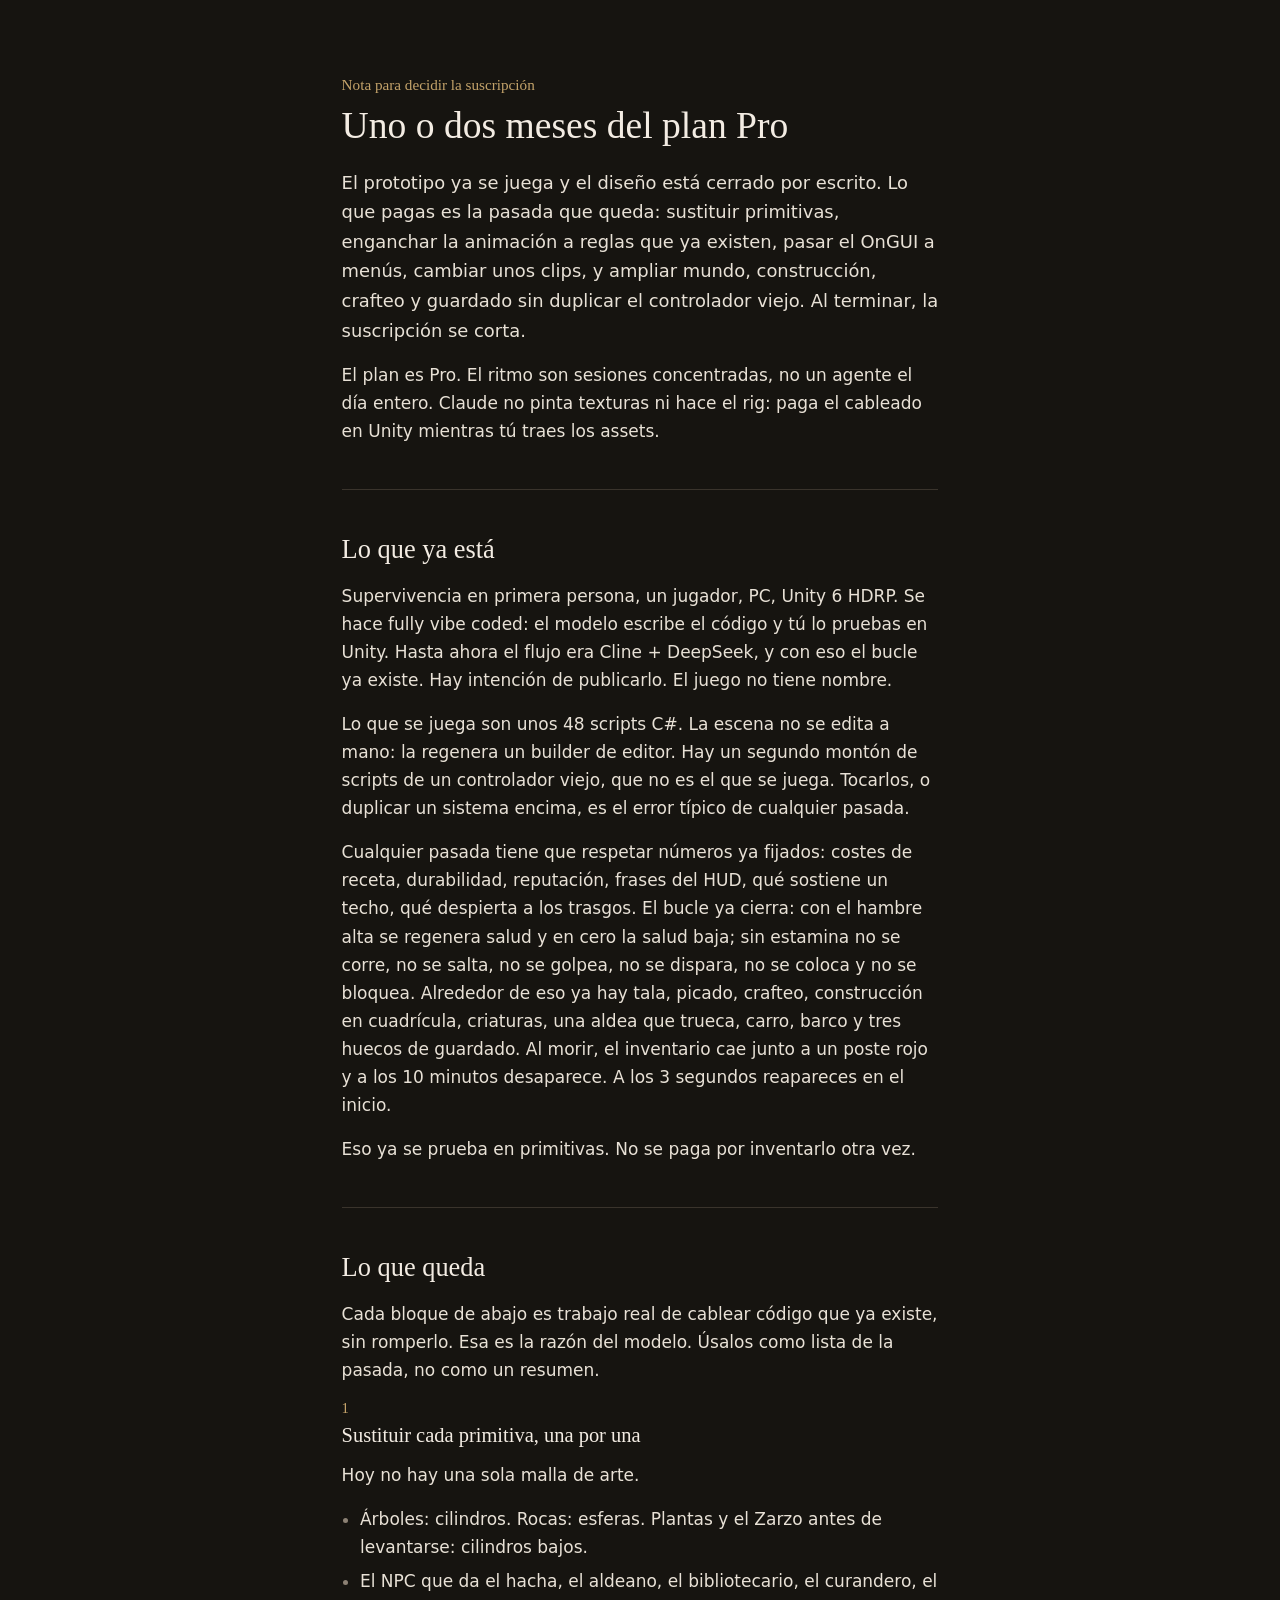
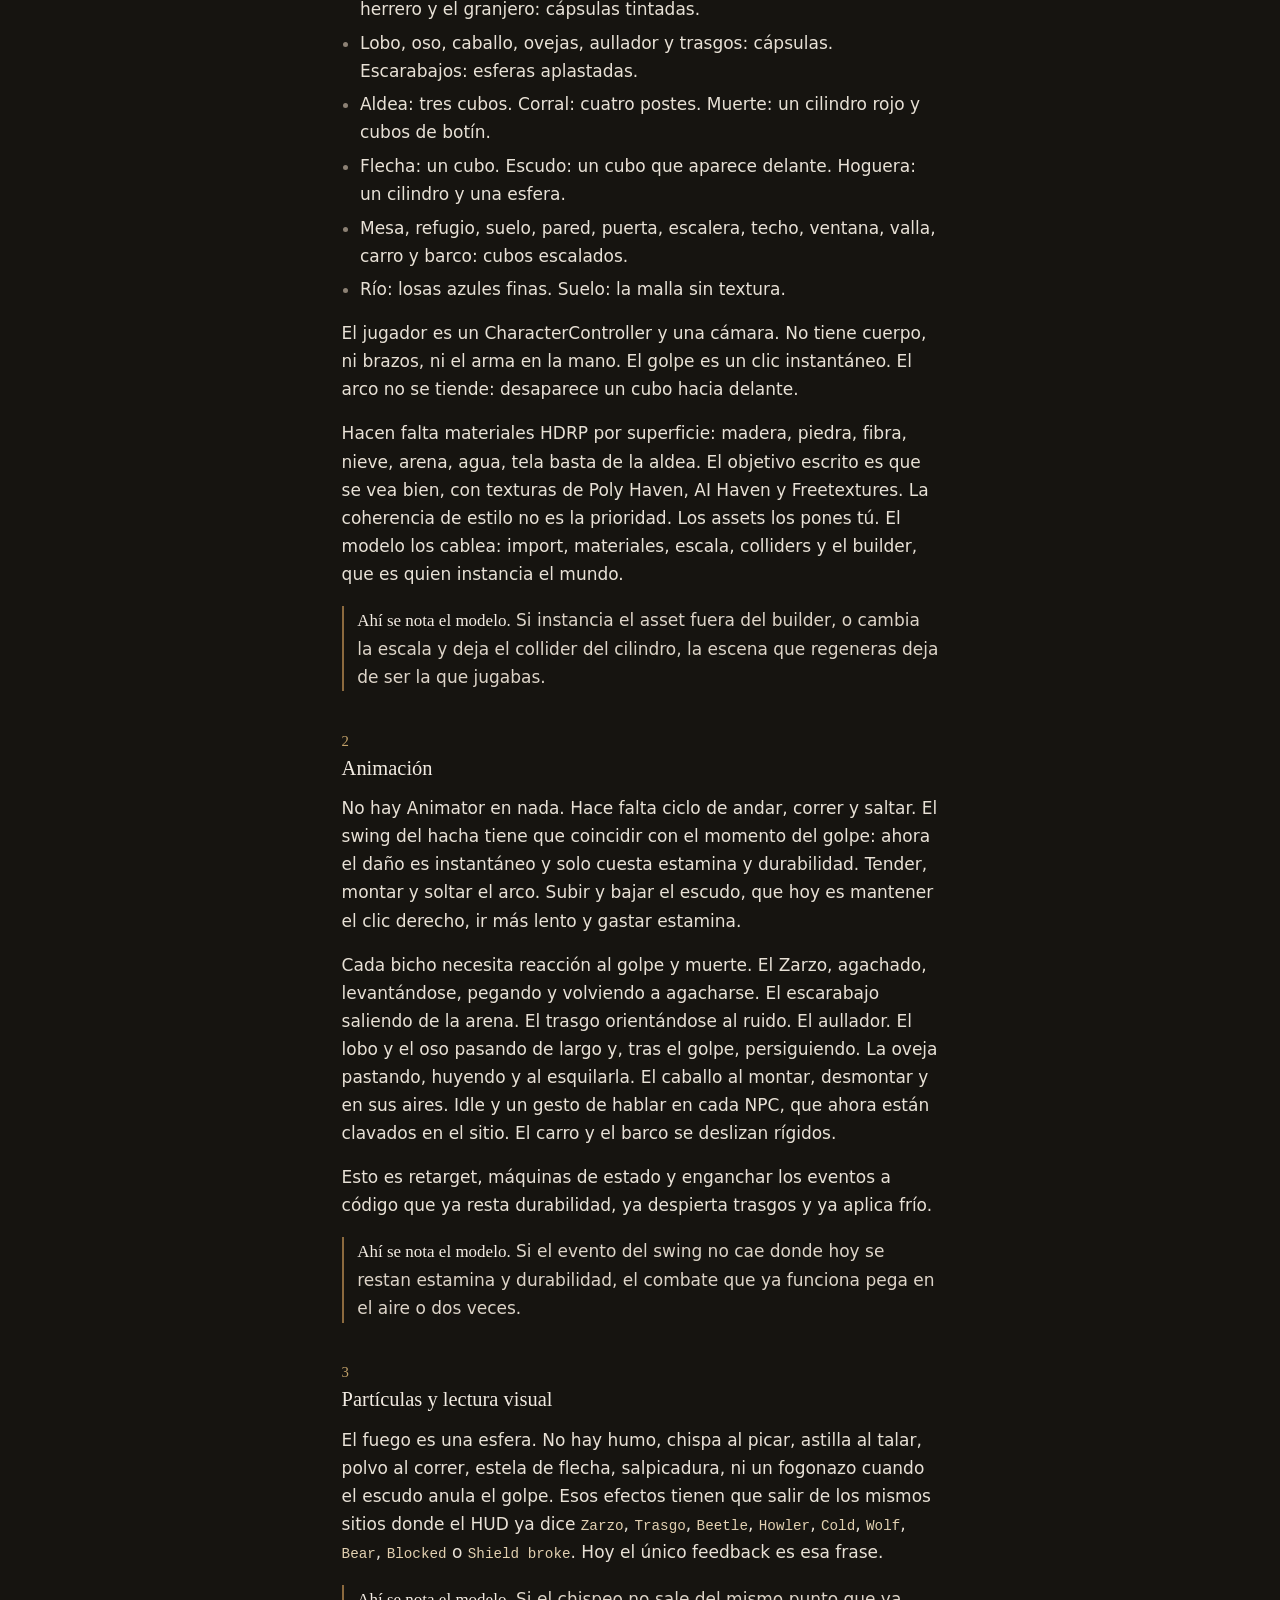
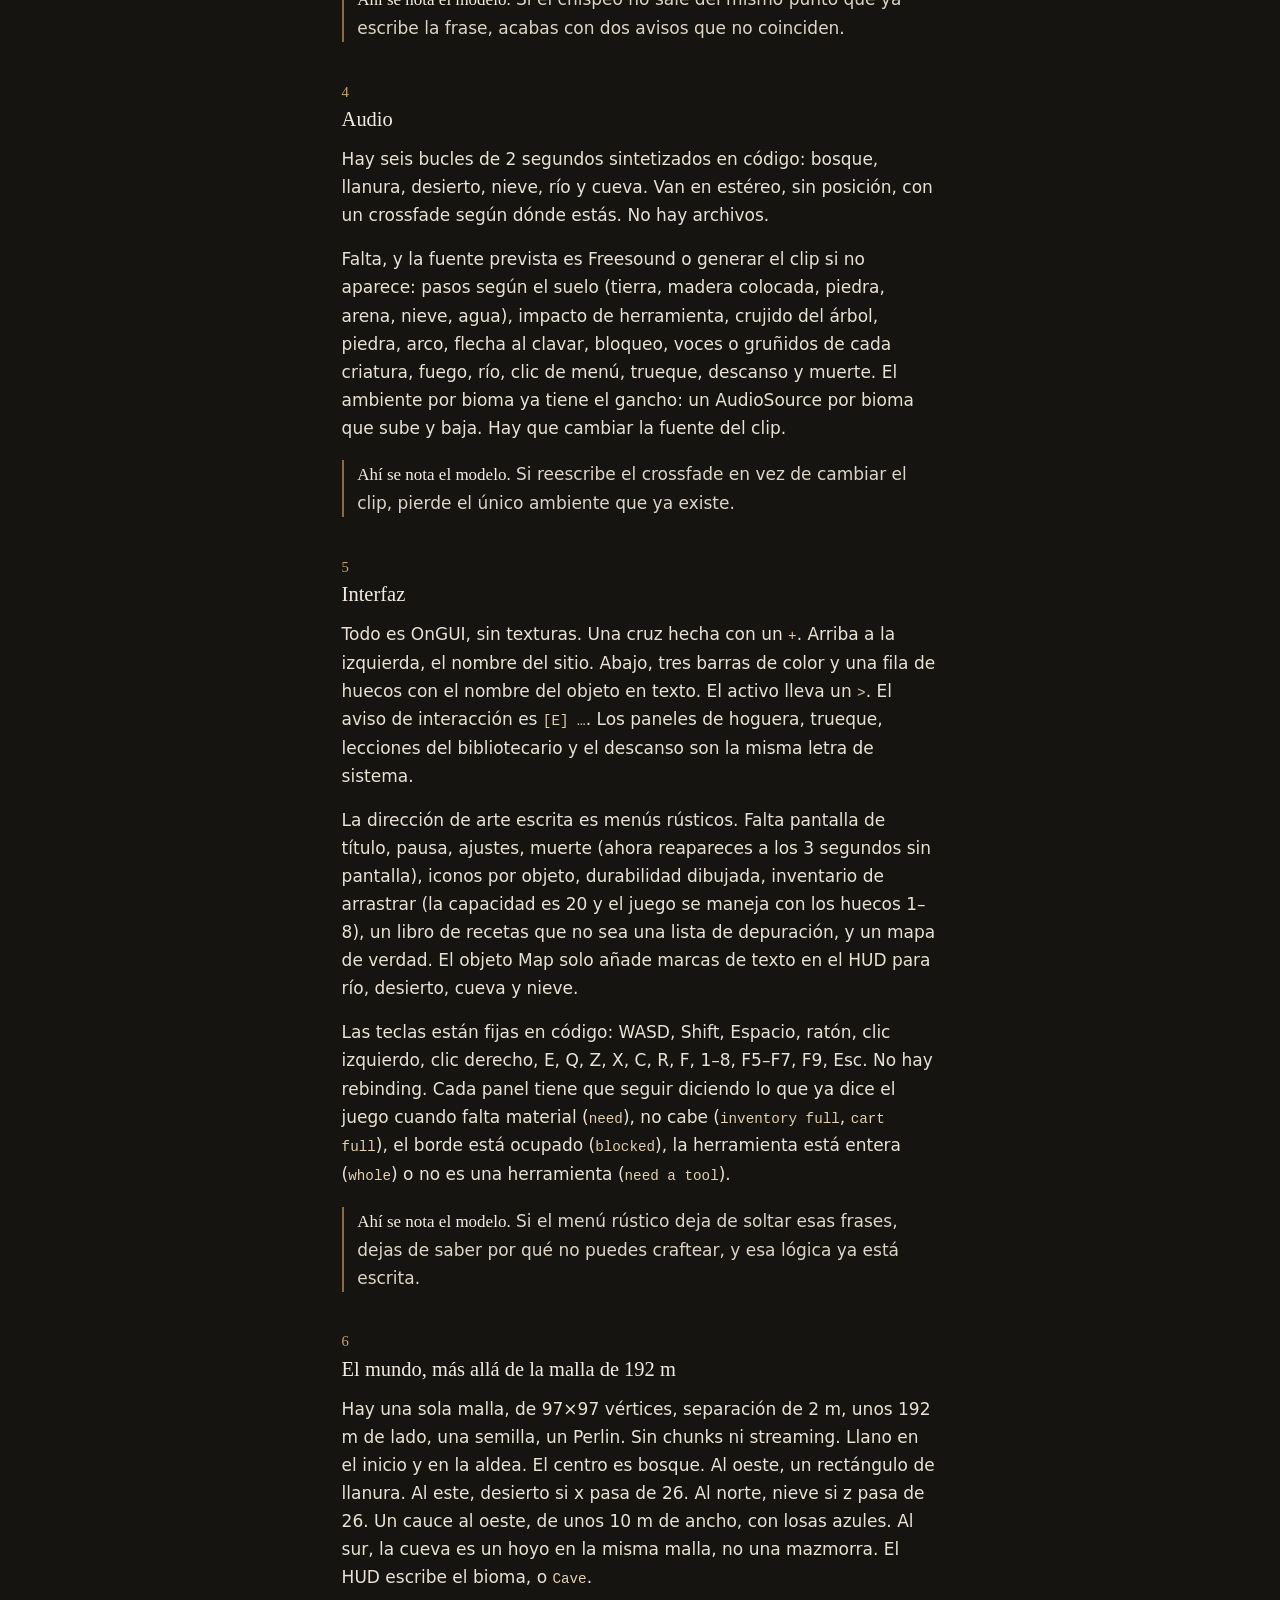
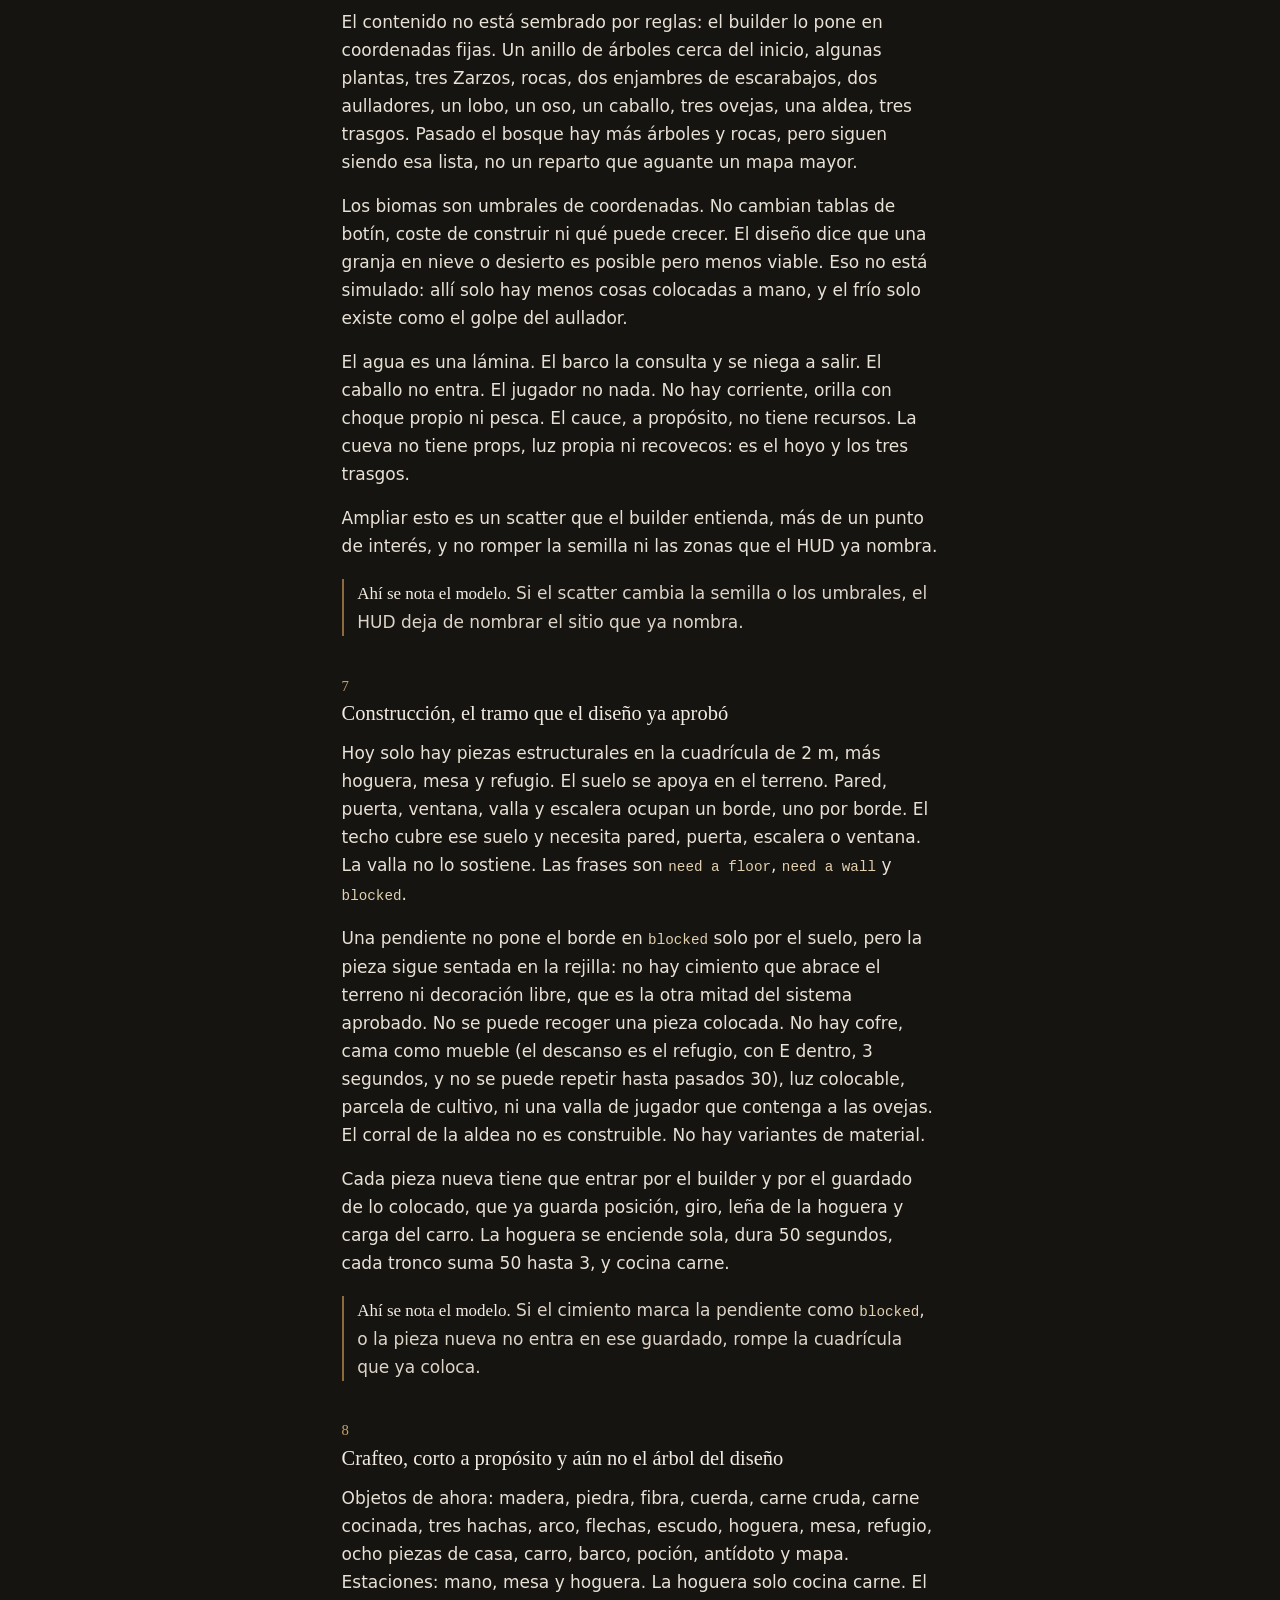
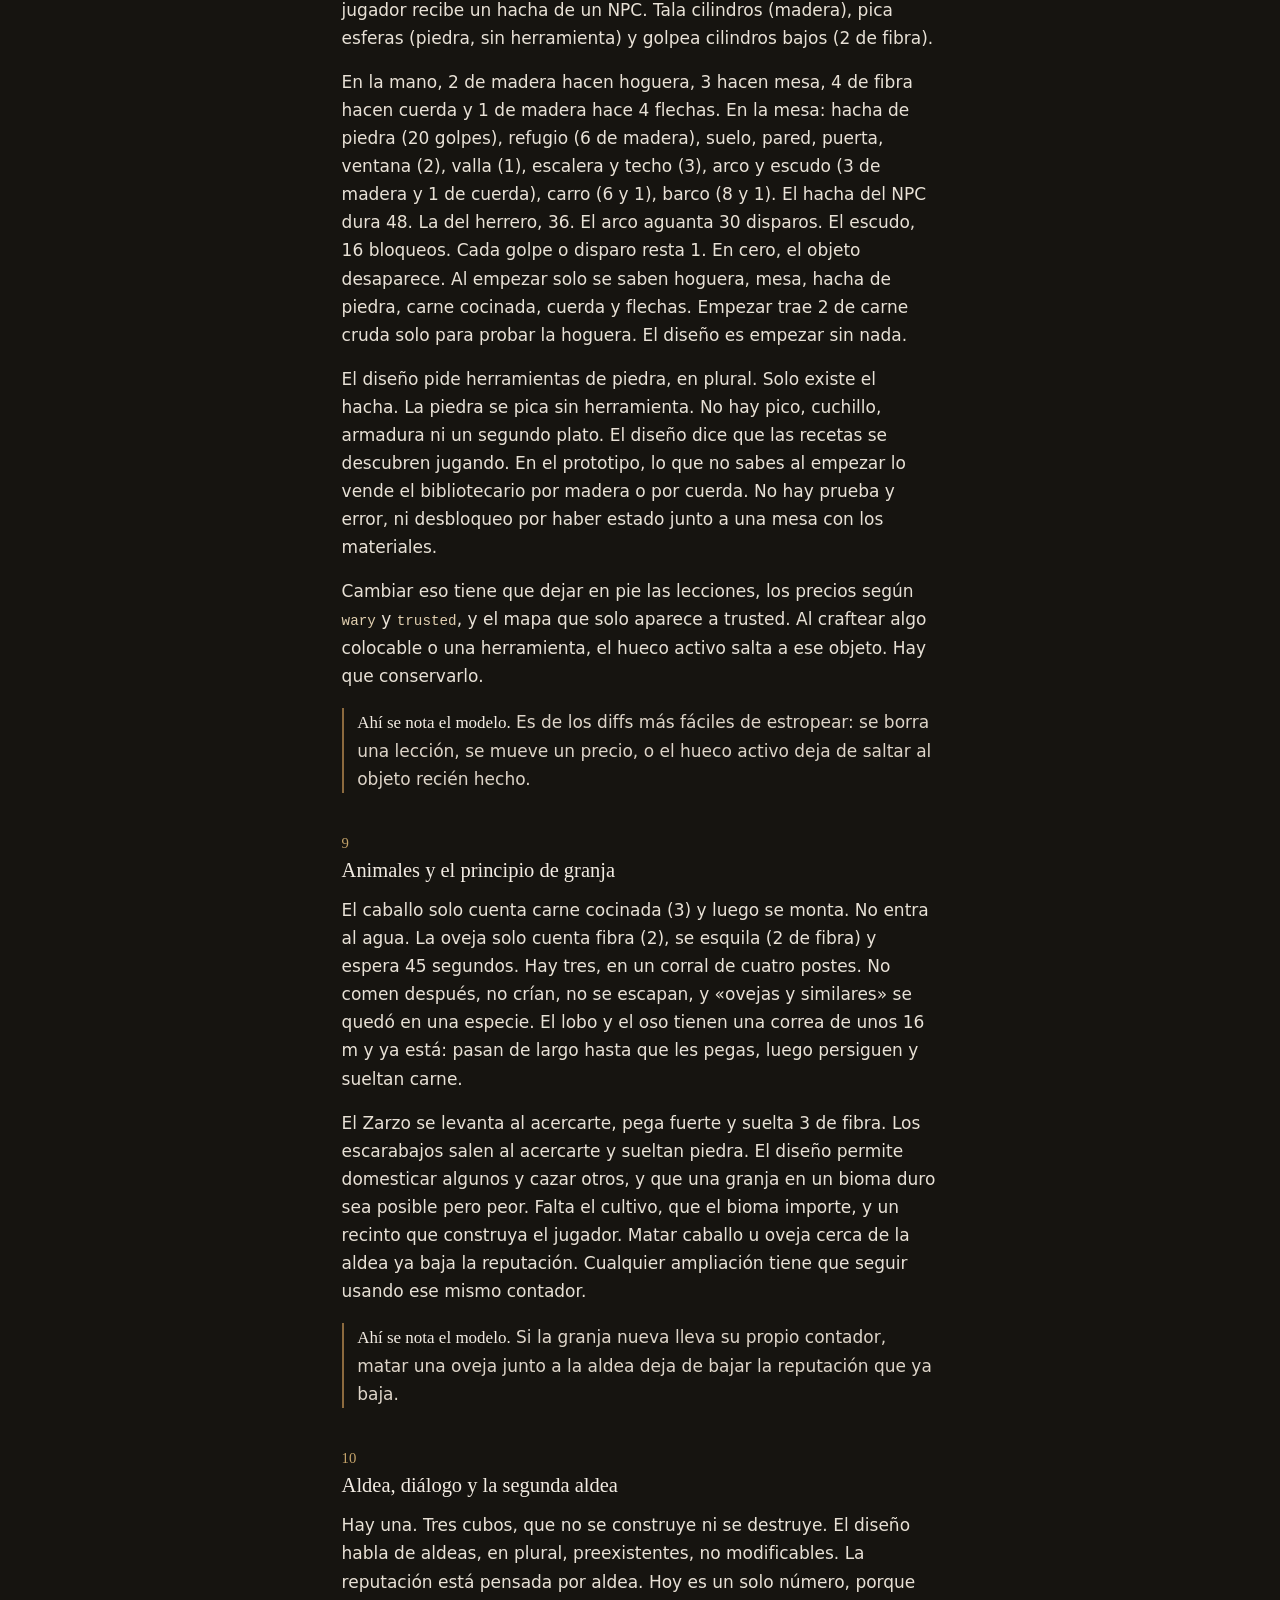
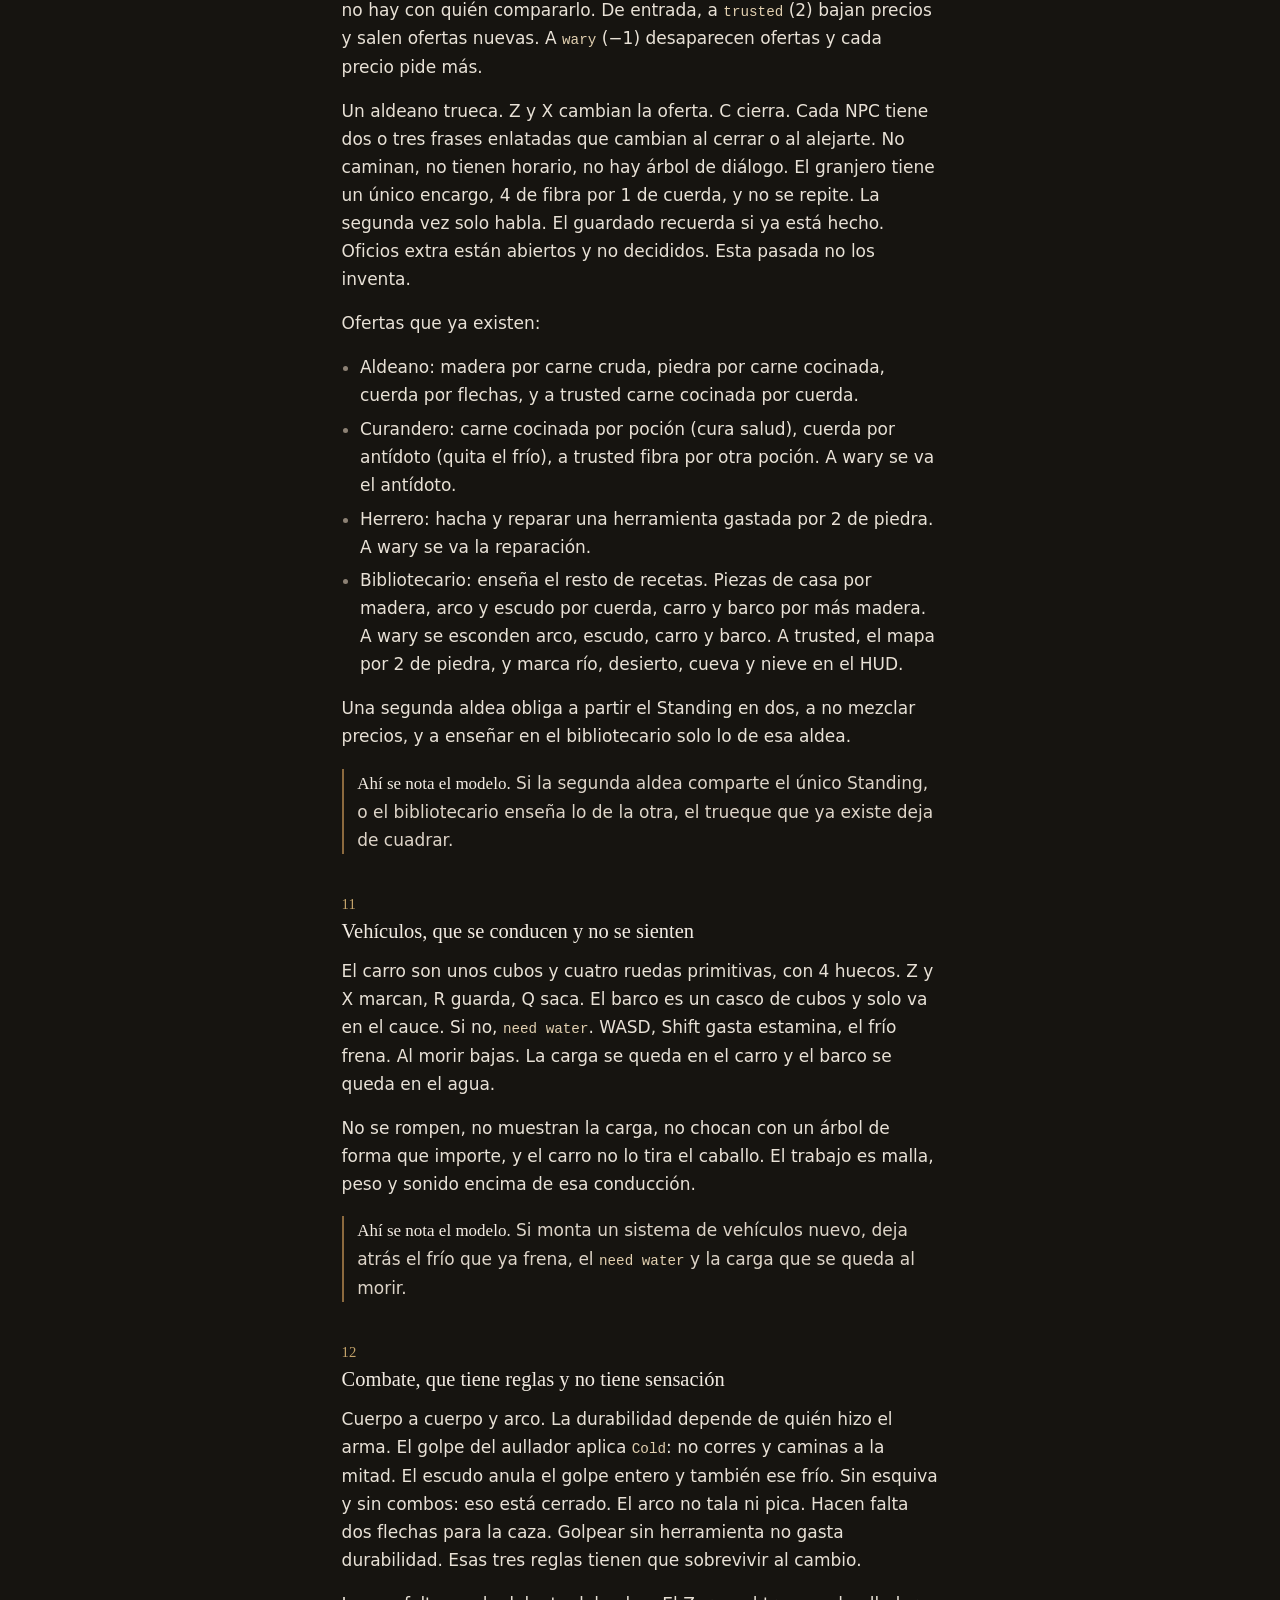
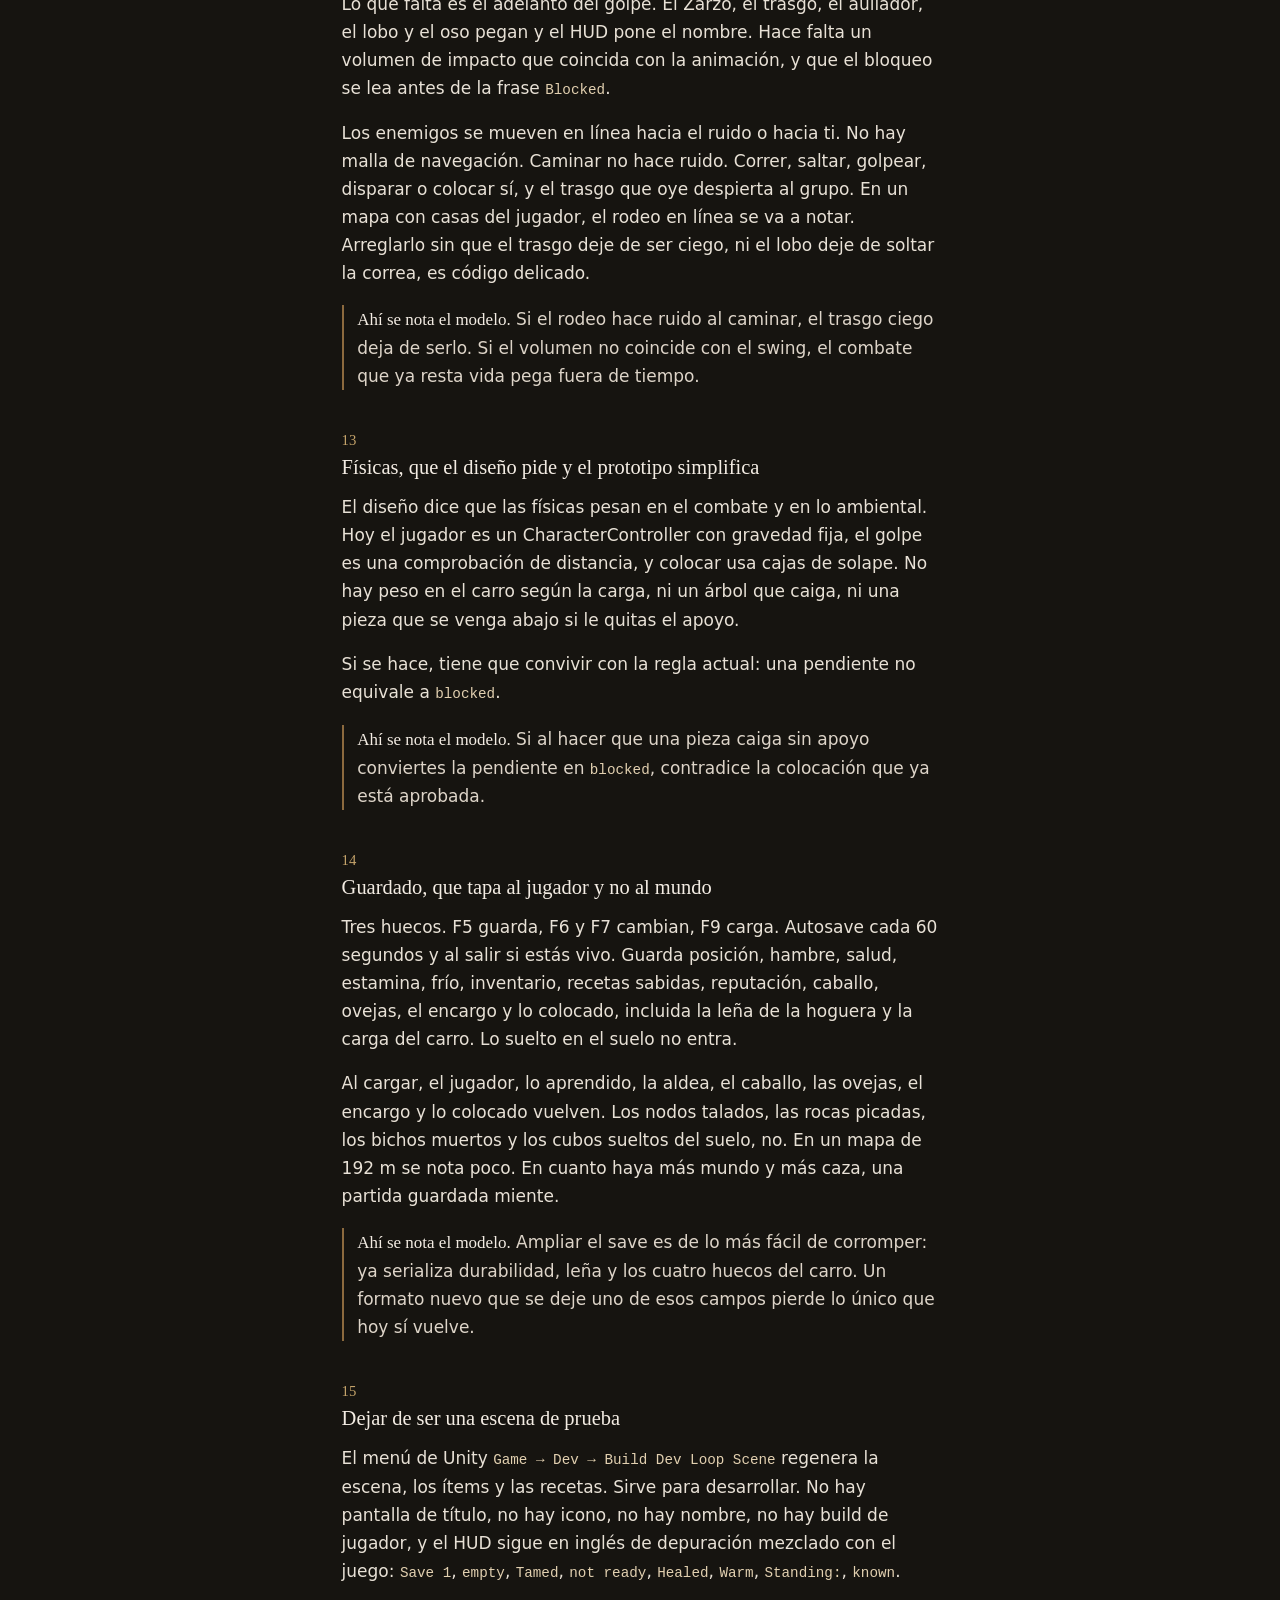
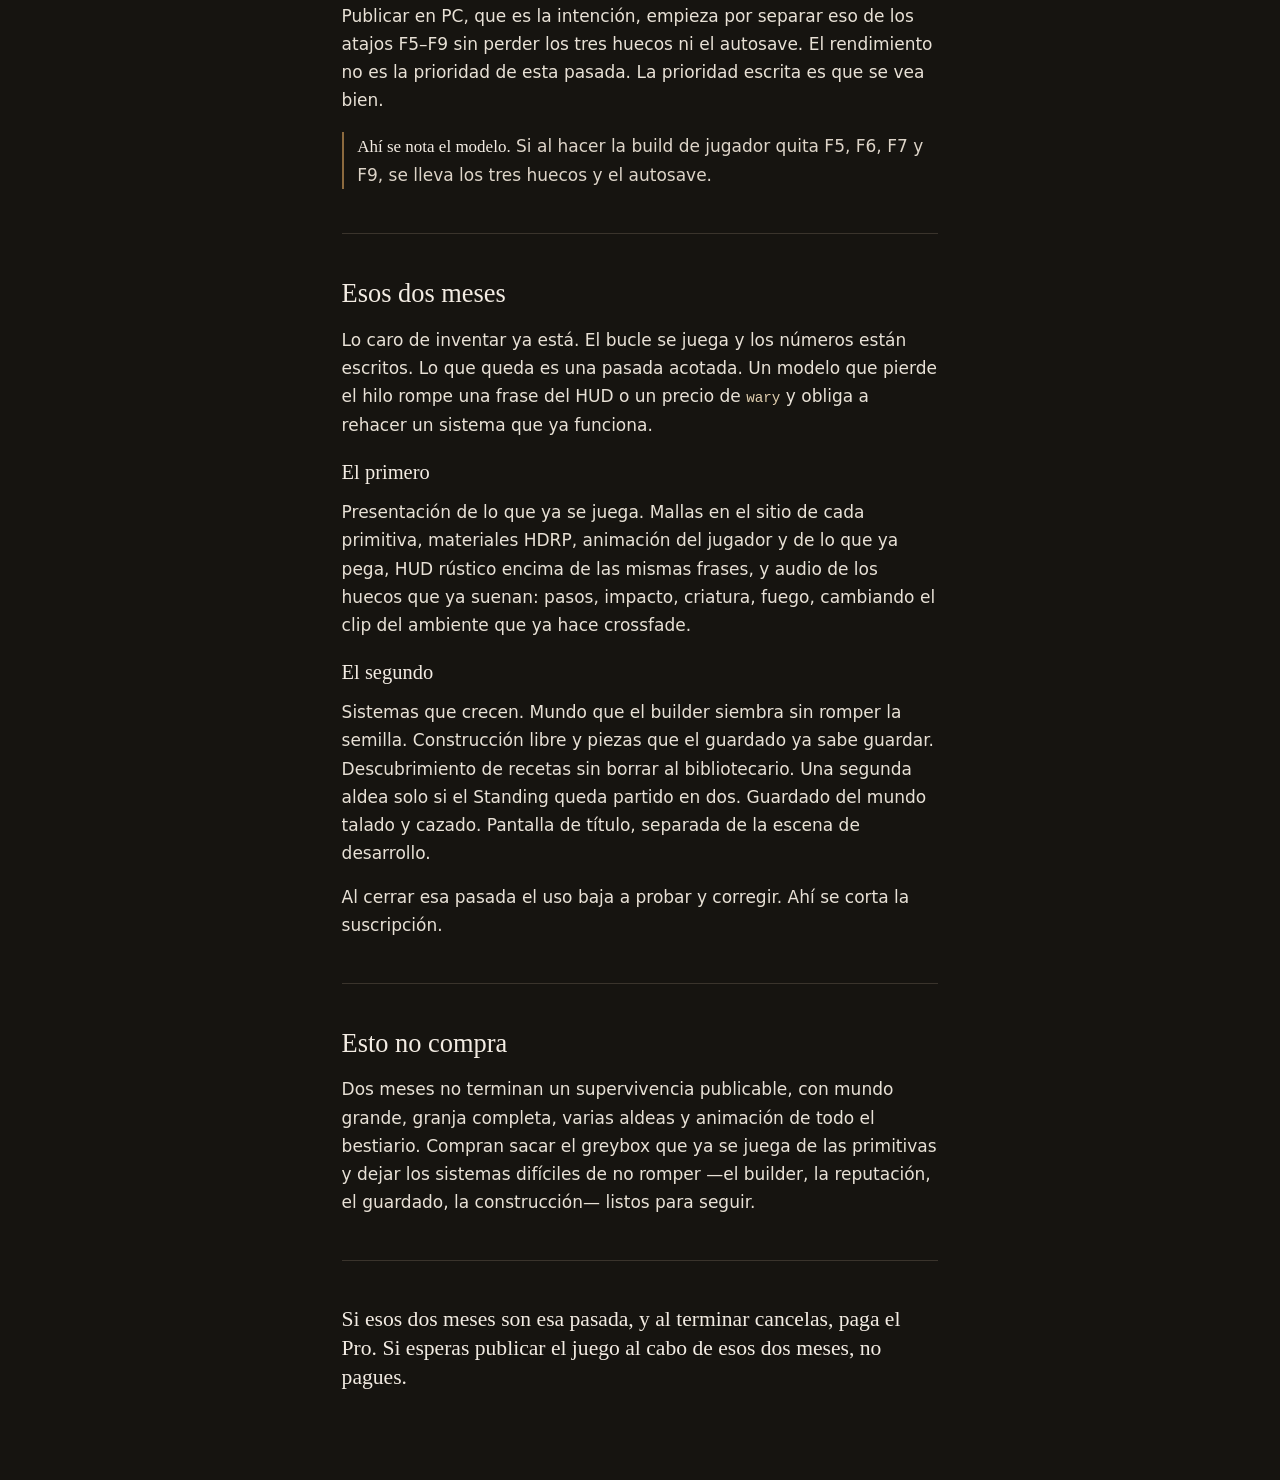
==== claude/index.html @ e816b467 "Añadir en /claude la nota para decidir uno o dos meses del plan Pro. Co-authored-by: Cursor <cursora" ====
<!DOCTYPE html>
<html lang="es">
<head>
<meta charset="UTF-8">
<meta name="viewport" content="width=device-width, initial-scale=1.0">
<title>Uno o dos meses del plan Pro</title>
<meta name="description" content="Nota para decidir si pagar Claude Pro uno o dos meses y cortar la suscripción al terminar la pasada que queda del prototipo.">
<style>
  :root {
    --bg: #161410;
    --ink: #e8e1d6;
    --muted: #b3a89c;
    --dim: #8c8174;
    --line: #3a342c;
    --mark: #c4a36a;
    --code: #e2d0b0;
    --serif: "Iowan Old Style", "Palatino Linotype", Palatino, Georgia, "Times New Roman", serif;
    --sans: "Segoe UI", system-ui, sans-serif;
    --mono: Consolas, "Courier New", monospace;
  }

  * { box-sizing: border-box; }

  html { scroll-behavior: smooth; }

  body {
    margin: 0;
    background: var(--bg);
    color: var(--ink);
    font-family: var(--sans);
    font-size: 1.0625rem;
    line-height: 1.65;
  }

  .wrap {
    max-width: 40rem;
    margin: 0 auto;
    padding: 4.5rem 1.35rem 5.5rem;
  }

  p { margin: 0 0 1rem; }

  h1, h2, h3 {
    font-family: var(--serif);
    font-weight: 500;
    letter-spacing: 0;
    line-height: 1.2;
    color: #f3ece3;
  }

  h1 {
    font-size: 2.35rem;
    margin: 0.35rem 0 1.25rem;
  }

  h2 {
    font-size: 1.65rem;
    margin: 0 0 1rem;
  }

  h3 {
    font-size: 1.28rem;
    margin: 0 0 0.85rem;
  }

  .kicker {
    margin: 0;
    font-family: var(--serif);
    font-size: 0.95rem;
    color: var(--mark);
  }

  .lead { font-size: 1.12rem; }

  a {
    color: var(--mark);
    text-decoration-thickness: 1px;
    text-underline-offset: 0.18em;
  }

  code {
    font-family: var(--mono);
    font-size: 0.84em;
    color: var(--code);
  }

  ul {
    margin: 0 0 1rem;
    padding: 0 0 0 1.15rem;
  }

  li { margin: 0 0 0.35rem; }

  li::marker { color: var(--dim); }

  hr {
    border: 0;
    border-top: 1px solid var(--line);
    margin: 2.75rem 0;
  }

  .num {
    display: block;
    margin-bottom: 0.35rem;
    font-family: var(--serif);
    font-size: 0.92rem;
    color: var(--mark);
  }

  article { margin: 0 0 2.6rem; }

  article:last-child { margin-bottom: 0; }

  .modelo {
    margin: 1.15rem 0 0;
    padding-left: 0.85rem;
    border-left: 2px solid #8c6a3e;
    color: #ddd4c8;
  }

  .modelo strong {
    font-family: var(--serif);
    font-weight: 500;
    color: #f3ece3;
  }

  .meses h3 { margin-top: 1.35rem; }

  .cierre {
    font-family: var(--serif);
    font-size: 1.35rem;
    line-height: 1.35;
    color: #f3ece3;
    margin: 0;
  }

  @media (max-width: 640px) {
    .wrap { padding: 2.75rem 1.1rem 4rem; }
    h1 { font-size: 1.85rem; }
    body { font-size: 1.02rem; }
  }
</style>
</head>
<body>
<main class="wrap">

  <header>
    <p class="kicker">Nota para decidir la suscripción</p>
    <h1>Uno o dos meses del plan Pro</h1>
    <p class="lead">El prototipo ya se juega y el diseño está cerrado por escrito. Lo que pagas es la pasada que queda: sustituir primitivas, enganchar la animación a reglas que ya existen, pasar el OnGUI a menús, cambiar unos clips, y ampliar mundo, construcción, crafteo y guardado sin duplicar el controlador viejo. Al terminar, la suscripción se corta.</p>
    <p>El plan es Pro. El ritmo son sesiones concentradas, no un agente el día entero. Claude no pinta texturas ni hace el rig: paga el cableado en Unity mientras tú traes los assets.</p>
  </header>

  <hr>

  <section>
    <h2>Lo que ya está</h2>
    <p>Supervivencia en primera persona, un jugador, PC, Unity 6 HDRP. Se hace fully vibe coded: el modelo escribe el código y tú lo pruebas en Unity. Hasta ahora el flujo era Cline + DeepSeek, y con eso el bucle ya existe. Hay intención de publicarlo. El juego no tiene nombre.</p>
    <p>Lo que se juega son unos 48 scripts C#. La escena no se edita a mano: la regenera un builder de editor. Hay un segundo montón de scripts de un controlador viejo, que no es el que se juega. Tocarlos, o duplicar un sistema encima, es el error típico de cualquier pasada.</p>
    <p>Cualquier pasada tiene que respetar números ya fijados: costes de receta, durabilidad, reputación, frases del HUD, qué sostiene un techo, qué despierta a los trasgos. El bucle ya cierra: con el hambre alta se regenera salud y en cero la salud baja; sin estamina no se corre, no se salta, no se golpea, no se dispara, no se coloca y no se bloquea. Alrededor de eso ya hay tala, picado, crafteo, construcción en cuadrícula, criaturas, una aldea que trueca, carro, barco y tres huecos de guardado. Al morir, el inventario cae junto a un poste rojo y a los 10 minutos desaparece. A los 3 segundos reapareces en el inicio.</p>
    <p>Eso ya se prueba en primitivas. No se paga por inventarlo otra vez.</p>
  </section>

  <hr>

  <section>
    <h2>Lo que queda</h2>
    <p>Cada bloque de abajo es trabajo real de cablear código que ya existe, sin romperlo. Esa es la razón del modelo. Úsalos como lista de la pasada, no como un resumen.</p>

    <article id="primitivas">
      <h3><span class="num">1</span>Sustituir cada primitiva, una por una</h3>
      <p>Hoy no hay una sola malla de arte.</p>
      <ul>
        <li>Árboles: cilindros. Rocas: esferas. Plantas y el Zarzo antes de levantarse: cilindros bajos.</li>
        <li>El NPC que da el hacha, el aldeano, el bibliotecario, el curandero, el herrero y el granjero: cápsulas tintadas.</li>
        <li>Lobo, oso, caballo, ovejas, aullador y trasgos: cápsulas. Escarabajos: esferas aplastadas.</li>
        <li>Aldea: tres cubos. Corral: cuatro postes. Muerte: un cilindro rojo y cubos de botín.</li>
        <li>Flecha: un cubo. Escudo: un cubo que aparece delante. Hoguera: un cilindro y una esfera.</li>
        <li>Mesa, refugio, suelo, pared, puerta, escalera, techo, ventana, valla, carro y barco: cubos escalados.</li>
        <li>Río: losas azules finas. Suelo: la malla sin textura.</li>
      </ul>
      <p>El jugador es un CharacterController y una cámara. No tiene cuerpo, ni brazos, ni el arma en la mano. El golpe es un clic instantáneo. El arco no se tiende: desaparece un cubo hacia delante.</p>
      <p>Hacen falta materiales HDRP por superficie: madera, piedra, fibra, nieve, arena, agua, tela basta de la aldea. El objetivo escrito es que se vea bien, con texturas de Poly Haven, AI Haven y Freetextures. La coherencia de estilo no es la prioridad. Los assets los pones tú. El modelo los cablea: import, materiales, escala, colliders y el builder, que es quien instancia el mundo.</p>
      <p class="modelo"><strong>Ahí se nota el modelo.</strong> Si instancia el asset fuera del builder, o cambia la escala y deja el collider del cilindro, la escena que regeneras deja de ser la que jugabas.</p>
    </article>

    <article id="animacion">
      <h3><span class="num">2</span>Animación</h3>
      <p>No hay Animator en nada. Hace falta ciclo de andar, correr y saltar. El swing del hacha tiene que coincidir con el momento del golpe: ahora el daño es instantáneo y solo cuesta estamina y durabilidad. Tender, montar y soltar el arco. Subir y bajar el escudo, que hoy es mantener el clic derecho, ir más lento y gastar estamina.</p>
      <p>Cada bicho necesita reacción al golpe y muerte. El Zarzo, agachado, levantándose, pegando y volviendo a agacharse. El escarabajo saliendo de la arena. El trasgo orientándose al ruido. El aullador. El lobo y el oso pasando de largo y, tras el golpe, persiguiendo. La oveja pastando, huyendo y al esquilarla. El caballo al montar, desmontar y en sus aires. Idle y un gesto de hablar en cada NPC, que ahora están clavados en el sitio. El carro y el barco se deslizan rígidos.</p>
      <p>Esto es retarget, máquinas de estado y enganchar los eventos a código que ya resta durabilidad, ya despierta trasgos y ya aplica frío.</p>
      <p class="modelo"><strong>Ahí se nota el modelo.</strong> Si el evento del swing no cae donde hoy se restan estamina y durabilidad, el combate que ya funciona pega en el aire o dos veces.</p>
    </article>

    <article id="particulas">
      <h3><span class="num">3</span>Partículas y lectura visual</h3>
      <p>El fuego es una esfera. No hay humo, chispa al picar, astilla al talar, polvo al correr, estela de flecha, salpicadura, ni un fogonazo cuando el escudo anula el golpe. Esos efectos tienen que salir de los mismos sitios donde el HUD ya dice <code>Zarzo</code>, <code>Trasgo</code>, <code>Beetle</code>, <code>Howler</code>, <code>Cold</code>, <code>Wolf</code>, <code>Bear</code>, <code>Blocked</code> o <code>Shield broke</code>. Hoy el único feedback es esa frase.</p>
      <p class="modelo"><strong>Ahí se nota el modelo.</strong> Si el chispeo no sale del mismo punto que ya escribe la frase, acabas con dos avisos que no coinciden.</p>
    </article>

    <article id="audio">
      <h3><span class="num">4</span>Audio</h3>
      <p>Hay seis bucles de 2 segundos sintetizados en código: bosque, llanura, desierto, nieve, río y cueva. Van en estéreo, sin posición, con un crossfade según dónde estás. No hay archivos.</p>
      <p>Falta, y la fuente prevista es Freesound o generar el clip si no aparece: pasos según el suelo (tierra, madera colocada, piedra, arena, nieve, agua), impacto de herramienta, crujido del árbol, piedra, arco, flecha al clavar, bloqueo, voces o gruñidos de cada criatura, fuego, río, clic de menú, trueque, descanso y muerte. El ambiente por bioma ya tiene el gancho: un AudioSource por bioma que sube y baja. Hay que cambiar la fuente del clip.</p>
      <p class="modelo"><strong>Ahí se nota el modelo.</strong> Si reescribe el crossfade en vez de cambiar el clip, pierde el único ambiente que ya existe.</p>
    </article>

    <article id="interfaz">
      <h3><span class="num">5</span>Interfaz</h3>
      <p>Todo es OnGUI, sin texturas. Una cruz hecha con un <code>+</code>. Arriba a la izquierda, el nombre del sitio. Abajo, tres barras de color y una fila de huecos con el nombre del objeto en texto. El activo lleva un <code>&gt;</code>. El aviso de interacción es <code>[E] …</code>. Los paneles de hoguera, trueque, lecciones del bibliotecario y el descanso son la misma letra de sistema.</p>
      <p>La dirección de arte escrita es menús rústicos. Falta pantalla de título, pausa, ajustes, muerte (ahora reapareces a los 3 segundos sin pantalla), iconos por objeto, durabilidad dibujada, inventario de arrastrar (la capacidad es 20 y el juego se maneja con los huecos 1–8), un libro de recetas que no sea una lista de depuración, y un mapa de verdad. El objeto Map solo añade marcas de texto en el HUD para río, desierto, cueva y nieve.</p>
      <p>Las teclas están fijas en código: WASD, Shift, Espacio, ratón, clic izquierdo, clic derecho, E, Q, Z, X, C, R, F, 1–8, F5–F7, F9, Esc. No hay rebinding. Cada panel tiene que seguir diciendo lo que ya dice el juego cuando falta material (<code>need</code>), no cabe (<code>inventory full</code>, <code>cart full</code>), el borde está ocupado (<code>blocked</code>), la herramienta está entera (<code>whole</code>) o no es una herramienta (<code>need a tool</code>).</p>
      <p class="modelo"><strong>Ahí se nota el modelo.</strong> Si el menú rústico deja de soltar esas frases, dejas de saber por qué no puedes craftear, y esa lógica ya está escrita.</p>
    </article>

    <article id="mundo">
      <h3><span class="num">6</span>El mundo, más allá de la malla de 192 m</h3>
      <p>Hay una sola malla, de 97×97 vértices, separación de 2 m, unos 192 m de lado, una semilla, un Perlin. Sin chunks ni streaming. Llano en el inicio y en la aldea. El centro es bosque. Al oeste, un rectángulo de llanura. Al este, desierto si x pasa de 26. Al norte, nieve si z pasa de 26. Un cauce al oeste, de unos 10 m de ancho, con losas azules. Al sur, la cueva es un hoyo en la misma malla, no una mazmorra. El HUD escribe el bioma, o <code>Cave</code>.</p>
      <p>El contenido no está sembrado por reglas: el builder lo pone en coordenadas fijas. Un anillo de árboles cerca del inicio, algunas plantas, tres Zarzos, rocas, dos enjambres de escarabajos, dos aulladores, un lobo, un oso, un caballo, tres ovejas, una aldea, tres trasgos. Pasado el bosque hay más árboles y rocas, pero siguen siendo esa lista, no un reparto que aguante un mapa mayor.</p>
      <p>Los biomas son umbrales de coordenadas. No cambian tablas de botín, coste de construir ni qué puede crecer. El diseño dice que una granja en nieve o desierto es posible pero menos viable. Eso no está simulado: allí solo hay menos cosas colocadas a mano, y el frío solo existe como el golpe del aullador.</p>
      <p>El agua es una lámina. El barco la consulta y se niega a salir. El caballo no entra. El jugador no nada. No hay corriente, orilla con choque propio ni pesca. El cauce, a propósito, no tiene recursos. La cueva no tiene props, luz propia ni recovecos: es el hoyo y los tres trasgos.</p>
      <p>Ampliar esto es un scatter que el builder entienda, más de un punto de interés, y no romper la semilla ni las zonas que el HUD ya nombra.</p>
      <p class="modelo"><strong>Ahí se nota el modelo.</strong> Si el scatter cambia la semilla o los umbrales, el HUD deja de nombrar el sitio que ya nombra.</p>
    </article>

    <article id="construccion">
      <h3><span class="num">7</span>Construcción, el tramo que el diseño ya aprobó</h3>
      <p>Hoy solo hay piezas estructurales en la cuadrícula de 2 m, más hoguera, mesa y refugio. El suelo se apoya en el terreno. Pared, puerta, ventana, valla y escalera ocupan un borde, uno por borde. El techo cubre ese suelo y necesita pared, puerta, escalera o ventana. La valla no lo sostiene. Las frases son <code>need a floor</code>, <code>need a wall</code> y <code>blocked</code>.</p>
      <p>Una pendiente no pone el borde en <code>blocked</code> solo por el suelo, pero la pieza sigue sentada en la rejilla: no hay cimiento que abrace el terreno ni decoración libre, que es la otra mitad del sistema aprobado. No se puede recoger una pieza colocada. No hay cofre, cama como mueble (el descanso es el refugio, con E dentro, 3 segundos, y no se puede repetir hasta pasados 30), luz colocable, parcela de cultivo, ni una valla de jugador que contenga a las ovejas. El corral de la aldea no es construible. No hay variantes de material.</p>
      <p>Cada pieza nueva tiene que entrar por el builder y por el guardado de lo colocado, que ya guarda posición, giro, leña de la hoguera y carga del carro. La hoguera se enciende sola, dura 50 segundos, cada tronco suma 50 hasta 3, y cocina carne.</p>
      <p class="modelo"><strong>Ahí se nota el modelo.</strong> Si el cimiento marca la pendiente como <code>blocked</code>, o la pieza nueva no entra en ese guardado, rompe la cuadrícula que ya coloca.</p>
    </article>

    <article id="crafteo">
      <h3><span class="num">8</span>Crafteo, corto a propósito y aún no el árbol del diseño</h3>
      <p>Objetos de ahora: madera, piedra, fibra, cuerda, carne cruda, carne cocinada, tres hachas, arco, flechas, escudo, hoguera, mesa, refugio, ocho piezas de casa, carro, barco, poción, antídoto y mapa. Estaciones: mano, mesa y hoguera. La hoguera solo cocina carne. El jugador recibe un hacha de un NPC. Tala cilindros (madera), pica esferas (piedra, sin herramienta) y golpea cilindros bajos (2 de fibra).</p>
      <p>En la mano, 2 de madera hacen hoguera, 3 hacen mesa, 4 de fibra hacen cuerda y 1 de madera hace 4 flechas. En la mesa: hacha de piedra (20 golpes), refugio (6 de madera), suelo, pared, puerta, ventana (2), valla (1), escalera y techo (3), arco y escudo (3 de madera y 1 de cuerda), carro (6 y 1), barco (8 y 1). El hacha del NPC dura 48. La del herrero, 36. El arco aguanta 30 disparos. El escudo, 16 bloqueos. Cada golpe o disparo resta 1. En cero, el objeto desaparece. Al empezar solo se saben hoguera, mesa, hacha de piedra, carne cocinada, cuerda y flechas. Empezar trae 2 de carne cruda solo para probar la hoguera. El diseño es empezar sin nada.</p>
      <p>El diseño pide herramientas de piedra, en plural. Solo existe el hacha. La piedra se pica sin herramienta. No hay pico, cuchillo, armadura ni un segundo plato. El diseño dice que las recetas se descubren jugando. En el prototipo, lo que no sabes al empezar lo vende el bibliotecario por madera o por cuerda. No hay prueba y error, ni desbloqueo por haber estado junto a una mesa con los materiales.</p>
      <p>Cambiar eso tiene que dejar en pie las lecciones, los precios según <code>wary</code> y <code>trusted</code>, y el mapa que solo aparece a trusted. Al craftear algo colocable o una herramienta, el hueco activo salta a ese objeto. Hay que conservarlo.</p>
      <p class="modelo"><strong>Ahí se nota el modelo.</strong> Es de los diffs más fáciles de estropear: se borra una lección, se mueve un precio, o el hueco activo deja de saltar al objeto recién hecho.</p>
    </article>

    <article id="granja">
      <h3><span class="num">9</span>Animales y el principio de granja</h3>
      <p>El caballo solo cuenta carne cocinada (3) y luego se monta. No entra al agua. La oveja solo cuenta fibra (2), se esquila (2 de fibra) y espera 45 segundos. Hay tres, en un corral de cuatro postes. No comen después, no crían, no se escapan, y «ovejas y similares» se quedó en una especie. El lobo y el oso tienen una correa de unos 16 m y ya está: pasan de largo hasta que les pegas, luego persiguen y sueltan carne.</p>
      <p>El Zarzo se levanta al acercarte, pega fuerte y suelta 3 de fibra. Los escarabajos salen al acercarte y sueltan piedra. El diseño permite domesticar algunos y cazar otros, y que una granja en un bioma duro sea posible pero peor. Falta el cultivo, que el bioma importe, y un recinto que construya el jugador. Matar caballo u oveja cerca de la aldea ya baja la reputación. Cualquier ampliación tiene que seguir usando ese mismo contador.</p>
      <p class="modelo"><strong>Ahí se nota el modelo.</strong> Si la granja nueva lleva su propio contador, matar una oveja junto a la aldea deja de bajar la reputación que ya baja.</p>
    </article>

    <article id="aldea">
      <h3><span class="num">10</span>Aldea, diálogo y la segunda aldea</h3>
      <p>Hay una. Tres cubos, que no se construye ni se destruye. El diseño habla de aldeas, en plural, preexistentes, no modificables. La reputación está pensada por aldea. Hoy es un solo número, porque no hay con quién compararlo. De entrada, a <code>trusted</code> (2) bajan precios y salen ofertas nuevas. A <code>wary</code> (−1) desaparecen ofertas y cada precio pide más.</p>
      <p>Un aldeano trueca. Z y X cambian la oferta. C cierra. Cada NPC tiene dos o tres frases enlatadas que cambian al cerrar o al alejarte. No caminan, no tienen horario, no hay árbol de diálogo. El granjero tiene un único encargo, 4 de fibra por 1 de cuerda, y no se repite. La segunda vez solo habla. El guardado recuerda si ya está hecho. Oficios extra están abiertos y no decididos. Esta pasada no los inventa.</p>
      <p>Ofertas que ya existen:</p>
      <ul>
        <li>Aldeano: madera por carne cruda, piedra por carne cocinada, cuerda por flechas, y a trusted carne cocinada por cuerda.</li>
        <li>Curandero: carne cocinada por poción (cura salud), cuerda por antídoto (quita el frío), a trusted fibra por otra poción. A wary se va el antídoto.</li>
        <li>Herrero: hacha y reparar una herramienta gastada por 2 de piedra. A wary se va la reparación.</li>
        <li>Bibliotecario: enseña el resto de recetas. Piezas de casa por madera, arco y escudo por cuerda, carro y barco por más madera. A wary se esconden arco, escudo, carro y barco. A trusted, el mapa por 2 de piedra, y marca río, desierto, cueva y nieve en el HUD.</li>
      </ul>
      <p>Una segunda aldea obliga a partir el Standing en dos, a no mezclar precios, y a enseñar en el bibliotecario solo lo de esa aldea.</p>
      <p class="modelo"><strong>Ahí se nota el modelo.</strong> Si la segunda aldea comparte el único Standing, o el bibliotecario enseña lo de la otra, el trueque que ya existe deja de cuadrar.</p>
    </article>

    <article id="vehiculos">
      <h3><span class="num">11</span>Vehículos, que se conducen y no se sienten</h3>
      <p>El carro son unos cubos y cuatro ruedas primitivas, con 4 huecos. Z y X marcan, R guarda, Q saca. El barco es un casco de cubos y solo va en el cauce. Si no, <code>need water</code>. WASD, Shift gasta estamina, el frío frena. Al morir bajas. La carga se queda en el carro y el barco se queda en el agua.</p>
      <p>No se rompen, no muestran la carga, no chocan con un árbol de forma que importe, y el carro no lo tira el caballo. El trabajo es malla, peso y sonido encima de esa conducción.</p>
      <p class="modelo"><strong>Ahí se nota el modelo.</strong> Si monta un sistema de vehículos nuevo, deja atrás el frío que ya frena, el <code>need water</code> y la carga que se queda al morir.</p>
    </article>

    <article id="combate">
      <h3><span class="num">12</span>Combate, que tiene reglas y no tiene sensación</h3>
      <p>Cuerpo a cuerpo y arco. La durabilidad depende de quién hizo el arma. El golpe del aullador aplica <code>Cold</code>: no corres y caminas a la mitad. El escudo anula el golpe entero y también ese frío. Sin esquiva y sin combos: eso está cerrado. El arco no tala ni pica. Hacen falta dos flechas para la caza. Golpear sin herramienta no gasta durabilidad. Esas tres reglas tienen que sobrevivir al cambio.</p>
      <p>Lo que falta es el adelanto del golpe. El Zarzo, el trasgo, el aullador, el lobo y el oso pegan y el HUD pone el nombre. Hace falta un volumen de impacto que coincida con la animación, y que el bloqueo se lea antes de la frase <code>Blocked</code>.</p>
      <p>Los enemigos se mueven en línea hacia el ruido o hacia ti. No hay malla de navegación. Caminar no hace ruido. Correr, saltar, golpear, disparar o colocar sí, y el trasgo que oye despierta al grupo. En un mapa con casas del jugador, el rodeo en línea se va a notar. Arreglarlo sin que el trasgo deje de ser ciego, ni el lobo deje de soltar la correa, es código delicado.</p>
      <p class="modelo"><strong>Ahí se nota el modelo.</strong> Si el rodeo hace ruido al caminar, el trasgo ciego deja de serlo. Si el volumen no coincide con el swing, el combate que ya resta vida pega fuera de tiempo.</p>
    </article>

    <article id="fisicas">
      <h3><span class="num">13</span>Físicas, que el diseño pide y el prototipo simplifica</h3>
      <p>El diseño dice que las físicas pesan en el combate y en lo ambiental. Hoy el jugador es un CharacterController con gravedad fija, el golpe es una comprobación de distancia, y colocar usa cajas de solape. No hay peso en el carro según la carga, ni un árbol que caiga, ni una pieza que se venga abajo si le quitas el apoyo.</p>
      <p>Si se hace, tiene que convivir con la regla actual: una pendiente no equivale a <code>blocked</code>.</p>
      <p class="modelo"><strong>Ahí se nota el modelo.</strong> Si al hacer que una pieza caiga sin apoyo conviertes la pendiente en <code>blocked</code>, contradice la colocación que ya está aprobada.</p>
    </article>

    <article id="guardado">
      <h3><span class="num">14</span>Guardado, que tapa al jugador y no al mundo</h3>
      <p>Tres huecos. F5 guarda, F6 y F7 cambian, F9 carga. Autosave cada 60 segundos y al salir si estás vivo. Guarda posición, hambre, salud, estamina, frío, inventario, recetas sabidas, reputación, caballo, ovejas, el encargo y lo colocado, incluida la leña de la hoguera y la carga del carro. Lo suelto en el suelo no entra.</p>
      <p>Al cargar, el jugador, lo aprendido, la aldea, el caballo, las ovejas, el encargo y lo colocado vuelven. Los nodos talados, las rocas picadas, los bichos muertos y los cubos sueltos del suelo, no. En un mapa de 192 m se nota poco. En cuanto haya más mundo y más caza, una partida guardada miente.</p>
      <p class="modelo"><strong>Ahí se nota el modelo.</strong> Ampliar el save es de lo más fácil de corromper: ya serializa durabilidad, leña y los cuatro huecos del carro. Un formato nuevo que se deje uno de esos campos pierde lo único que hoy sí vuelve.</p>
    </article>

    <article id="publicar">
      <h3><span class="num">15</span>Dejar de ser una escena de prueba</h3>
      <p>El menú de Unity <code>Game → Dev → Build Dev Loop Scene</code> regenera la escena, los ítems y las recetas. Sirve para desarrollar. No hay pantalla de título, no hay icono, no hay nombre, no hay build de jugador, y el HUD sigue en inglés de depuración mezclado con el juego: <code>Save 1</code>, <code>empty</code>, <code>Tamed</code>, <code>not ready</code>, <code>Healed</code>, <code>Warm</code>, <code>Standing:</code>, <code>known</code>.</p>
      <p>Publicar en PC, que es la intención, empieza por separar eso de los atajos F5–F9 sin perder los tres huecos ni el autosave. El rendimiento no es la prioridad de esta pasada. La prioridad escrita es que se vea bien.</p>
      <p class="modelo"><strong>Ahí se nota el modelo.</strong> Si al hacer la build de jugador quita F5, F6, F7 y F9, se lleva los tres huecos y el autosave.</p>
    </article>
  </section>

  <hr>

  <section class="meses">
    <h2>Esos dos meses</h2>
    <p>Lo caro de inventar ya está. El bucle se juega y los números están escritos. Lo que queda es una pasada acotada. Un modelo que pierde el hilo rompe una frase del HUD o un precio de <code>wary</code> y obliga a rehacer un sistema que ya funciona.</p>
    <h3>El primero</h3>
    <p>Presentación de lo que ya se juega. Mallas en el sitio de cada primitiva, materiales HDRP, animación del jugador y de lo que ya pega, HUD rústico encima de las mismas frases, y audio de los huecos que ya suenan: pasos, impacto, criatura, fuego, cambiando el clip del ambiente que ya hace crossfade.</p>
    <h3>El segundo</h3>
    <p>Sistemas que crecen. Mundo que el builder siembra sin romper la semilla. Construcción libre y piezas que el guardado ya sabe guardar. Descubrimiento de recetas sin borrar al bibliotecario. Una segunda aldea solo si el Standing queda partido en dos. Guardado del mundo talado y cazado. Pantalla de título, separada de la escena de desarrollo.</p>
    <p>Al cerrar esa pasada el uso baja a probar y corregir. Ahí se corta la suscripción.</p>
  </section>

  <hr>

  <section>
    <h2>Esto no compra</h2>
    <p>Dos meses no terminan un supervivencia publicable, con mundo grande, granja completa, varias aldeas y animación de todo el bestiario. Compran sacar el greybox que ya se juega de las primitivas y dejar los sistemas difíciles de no romper —el builder, la reputación, el guardado, la construcción— listos para seguir.</p>
  </section>

  <hr>

  <p class="cierre">Si esos dos meses son esa pasada, y al terminar cancelas, paga el Pro. Si esperas publicar el juego al cabo de esos dos meses, no pagues.</p>

</main>
</body>
</html>
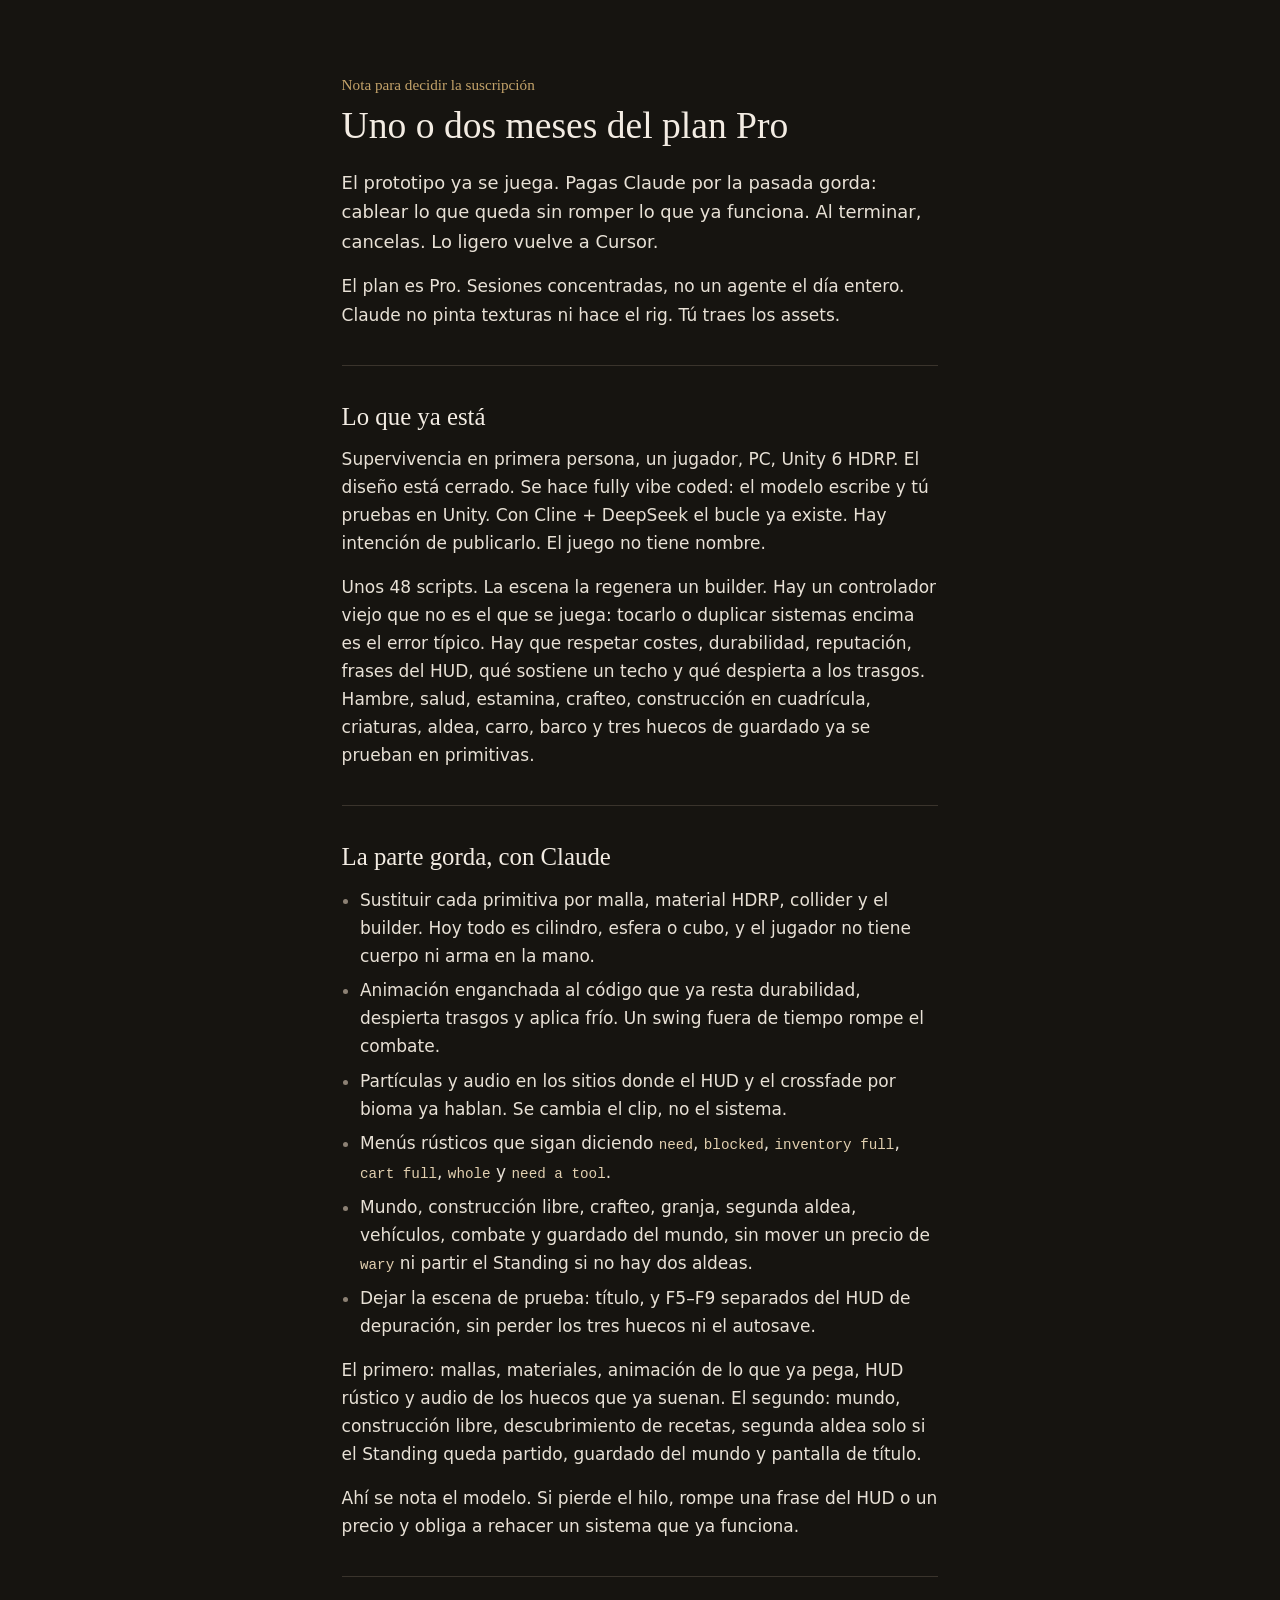
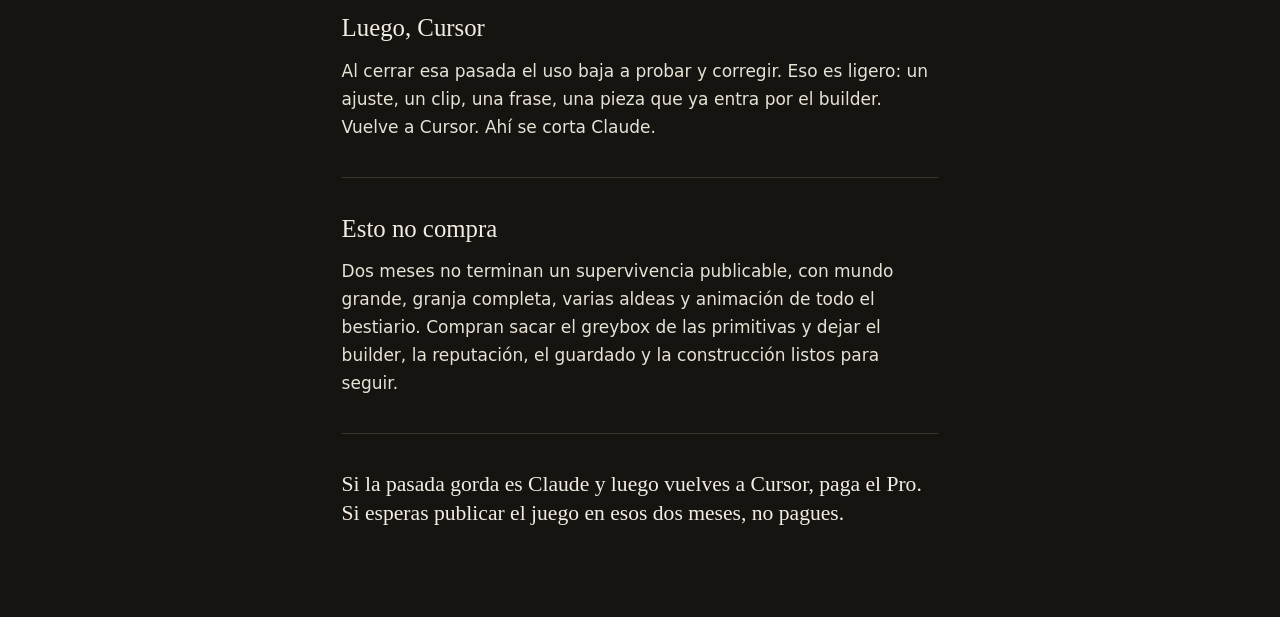
==== commit 1cd408a3: "Acortar la nota de /claude: la pasada gorda va con Claude y lo ligero vuelve a Cursor. Co-authored-b" ====
--- a/claude/index.html
+++ b/claude/index.html
@@ -4,12 +4,11 @@
 <meta charset="UTF-8">
 <meta name="viewport" content="width=device-width, initial-scale=1.0">
 <title>Uno o dos meses del plan Pro</title>
-<meta name="description" content="Nota para decidir si pagar Claude Pro uno o dos meses y cortar la suscripción al terminar la pasada que queda del prototipo.">
+<meta name="description" content="Nota para decidir si pagar Claude Pro uno o dos meses para la pasada gorda, y volver a Cursor para lo ligero.">
 <style>
   :root {
     --bg: #161410;
     --ink: #e8e1d6;
-    --muted: #b3a89c;
     --dim: #8c8174;
     --line: #3a342c;
     --mark: #c4a36a;
@@ -20,8 +19,6 @@
   }
 
   * { box-sizing: border-box; }
-
-  html { scroll-behavior: smooth; }
 
   body {
     margin: 0;
@@ -40,10 +37,9 @@
 
   p { margin: 0 0 1rem; }
 
-  h1, h2, h3 {
+  h1, h2 {
     font-family: var(--serif);
     font-weight: 500;
-    letter-spacing: 0;
     line-height: 1.2;
     color: #f3ece3;
   }
@@ -54,12 +50,7 @@
   }
 
   h2 {
-    font-size: 1.65rem;
-    margin: 0 0 1rem;
-  }
-
-  h3 {
-    font-size: 1.28rem;
+    font-size: 1.55rem;
     margin: 0 0 0.85rem;
   }
 
@@ -72,12 +63,6 @@
 
   .lead { font-size: 1.12rem; }
 
-  a {
-    color: var(--mark);
-    text-decoration-thickness: 1px;
-    text-underline-offset: 0.18em;
-  }
-
   code {
     font-family: var(--mono);
     font-size: 0.84em;
@@ -89,42 +74,15 @@
     padding: 0 0 0 1.15rem;
   }
 
-  li { margin: 0 0 0.35rem; }
+  li { margin: 0 0 0.4rem; }
 
   li::marker { color: var(--dim); }
 
   hr {
     border: 0;
     border-top: 1px solid var(--line);
-    margin: 2.75rem 0;
+    margin: 2.25rem 0;
   }
-
-  .num {
-    display: block;
-    margin-bottom: 0.35rem;
-    font-family: var(--serif);
-    font-size: 0.92rem;
-    color: var(--mark);
-  }
-
-  article { margin: 0 0 2.6rem; }
-
-  article:last-child { margin-bottom: 0; }
-
-  .modelo {
-    margin: 1.15rem 0 0;
-    padding-left: 0.85rem;
-    border-left: 2px solid #8c6a3e;
-    color: #ddd4c8;
-  }
-
-  .modelo strong {
-    font-family: var(--serif);
-    font-weight: 500;
-    color: #f3ece3;
-  }
-
-  .meses h3 { margin-top: 1.35rem; }
 
   .cierre {
     font-family: var(--serif);
@@ -147,180 +105,51 @@
   <header>
     <p class="kicker">Nota para decidir la suscripción</p>
     <h1>Uno o dos meses del plan Pro</h1>
-    <p class="lead">El prototipo ya se juega y el diseño está cerrado por escrito. Lo que pagas es la pasada que queda: sustituir primitivas, enganchar la animación a reglas que ya existen, pasar el OnGUI a menús, cambiar unos clips, y ampliar mundo, construcción, crafteo y guardado sin duplicar el controlador viejo. Al terminar, la suscripción se corta.</p>
-    <p>El plan es Pro. El ritmo son sesiones concentradas, no un agente el día entero. Claude no pinta texturas ni hace el rig: paga el cableado en Unity mientras tú traes los assets.</p>
+    <p class="lead">El prototipo ya se juega. Pagas Claude por la pasada gorda: cablear lo que queda sin romper lo que ya funciona. Al terminar, cancelas. Lo ligero vuelve a Cursor.</p>
+    <p>El plan es Pro. Sesiones concentradas, no un agente el día entero. Claude no pinta texturas ni hace el rig. Tú traes los assets.</p>
   </header>
 
   <hr>
 
   <section>
     <h2>Lo que ya está</h2>
-    <p>Supervivencia en primera persona, un jugador, PC, Unity 6 HDRP. Se hace fully vibe coded: el modelo escribe el código y tú lo pruebas en Unity. Hasta ahora el flujo era Cline + DeepSeek, y con eso el bucle ya existe. Hay intención de publicarlo. El juego no tiene nombre.</p>
-    <p>Lo que se juega son unos 48 scripts C#. La escena no se edita a mano: la regenera un builder de editor. Hay un segundo montón de scripts de un controlador viejo, que no es el que se juega. Tocarlos, o duplicar un sistema encima, es el error típico de cualquier pasada.</p>
-    <p>Cualquier pasada tiene que respetar números ya fijados: costes de receta, durabilidad, reputación, frases del HUD, qué sostiene un techo, qué despierta a los trasgos. El bucle ya cierra: con el hambre alta se regenera salud y en cero la salud baja; sin estamina no se corre, no se salta, no se golpea, no se dispara, no se coloca y no se bloquea. Alrededor de eso ya hay tala, picado, crafteo, construcción en cuadrícula, criaturas, una aldea que trueca, carro, barco y tres huecos de guardado. Al morir, el inventario cae junto a un poste rojo y a los 10 minutos desaparece. A los 3 segundos reapareces en el inicio.</p>
-    <p>Eso ya se prueba en primitivas. No se paga por inventarlo otra vez.</p>
+    <p>Supervivencia en primera persona, un jugador, PC, Unity 6 HDRP. El diseño está cerrado. Se hace fully vibe coded: el modelo escribe y tú pruebas en Unity. Con Cline + DeepSeek el bucle ya existe. Hay intención de publicarlo. El juego no tiene nombre.</p>
+    <p>Unos 48 scripts. La escena la regenera un builder. Hay un controlador viejo que no es el que se juega: tocarlo o duplicar sistemas encima es el error típico. Hay que respetar costes, durabilidad, reputación, frases del HUD, qué sostiene un techo y qué despierta a los trasgos. Hambre, salud, estamina, crafteo, construcción en cuadrícula, criaturas, aldea, carro, barco y tres huecos de guardado ya se prueban en primitivas.</p>
   </section>
 
   <hr>
 
   <section>
-    <h2>Lo que queda</h2>
-    <p>Cada bloque de abajo es trabajo real de cablear código que ya existe, sin romperlo. Esa es la razón del modelo. Úsalos como lista de la pasada, no como un resumen.</p>
-
-    <article id="primitivas">
-      <h3><span class="num">1</span>Sustituir cada primitiva, una por una</h3>
-      <p>Hoy no hay una sola malla de arte.</p>
-      <ul>
-        <li>Árboles: cilindros. Rocas: esferas. Plantas y el Zarzo antes de levantarse: cilindros bajos.</li>
-        <li>El NPC que da el hacha, el aldeano, el bibliotecario, el curandero, el herrero y el granjero: cápsulas tintadas.</li>
-        <li>Lobo, oso, caballo, ovejas, aullador y trasgos: cápsulas. Escarabajos: esferas aplastadas.</li>
-        <li>Aldea: tres cubos. Corral: cuatro postes. Muerte: un cilindro rojo y cubos de botín.</li>
-        <li>Flecha: un cubo. Escudo: un cubo que aparece delante. Hoguera: un cilindro y una esfera.</li>
-        <li>Mesa, refugio, suelo, pared, puerta, escalera, techo, ventana, valla, carro y barco: cubos escalados.</li>
-        <li>Río: losas azules finas. Suelo: la malla sin textura.</li>
-      </ul>
-      <p>El jugador es un CharacterController y una cámara. No tiene cuerpo, ni brazos, ni el arma en la mano. El golpe es un clic instantáneo. El arco no se tiende: desaparece un cubo hacia delante.</p>
-      <p>Hacen falta materiales HDRP por superficie: madera, piedra, fibra, nieve, arena, agua, tela basta de la aldea. El objetivo escrito es que se vea bien, con texturas de Poly Haven, AI Haven y Freetextures. La coherencia de estilo no es la prioridad. Los assets los pones tú. El modelo los cablea: import, materiales, escala, colliders y el builder, que es quien instancia el mundo.</p>
-      <p class="modelo"><strong>Ahí se nota el modelo.</strong> Si instancia el asset fuera del builder, o cambia la escala y deja el collider del cilindro, la escena que regeneras deja de ser la que jugabas.</p>
-    </article>
-
-    <article id="animacion">
-      <h3><span class="num">2</span>Animación</h3>
-      <p>No hay Animator en nada. Hace falta ciclo de andar, correr y saltar. El swing del hacha tiene que coincidir con el momento del golpe: ahora el daño es instantáneo y solo cuesta estamina y durabilidad. Tender, montar y soltar el arco. Subir y bajar el escudo, que hoy es mantener el clic derecho, ir más lento y gastar estamina.</p>
-      <p>Cada bicho necesita reacción al golpe y muerte. El Zarzo, agachado, levantándose, pegando y volviendo a agacharse. El escarabajo saliendo de la arena. El trasgo orientándose al ruido. El aullador. El lobo y el oso pasando de largo y, tras el golpe, persiguiendo. La oveja pastando, huyendo y al esquilarla. El caballo al montar, desmontar y en sus aires. Idle y un gesto de hablar en cada NPC, que ahora están clavados en el sitio. El carro y el barco se deslizan rígidos.</p>
-      <p>Esto es retarget, máquinas de estado y enganchar los eventos a código que ya resta durabilidad, ya despierta trasgos y ya aplica frío.</p>
-      <p class="modelo"><strong>Ahí se nota el modelo.</strong> Si el evento del swing no cae donde hoy se restan estamina y durabilidad, el combate que ya funciona pega en el aire o dos veces.</p>
-    </article>
-
-    <article id="particulas">
-      <h3><span class="num">3</span>Partículas y lectura visual</h3>
-      <p>El fuego es una esfera. No hay humo, chispa al picar, astilla al talar, polvo al correr, estela de flecha, salpicadura, ni un fogonazo cuando el escudo anula el golpe. Esos efectos tienen que salir de los mismos sitios donde el HUD ya dice <code>Zarzo</code>, <code>Trasgo</code>, <code>Beetle</code>, <code>Howler</code>, <code>Cold</code>, <code>Wolf</code>, <code>Bear</code>, <code>Blocked</code> o <code>Shield broke</code>. Hoy el único feedback es esa frase.</p>
-      <p class="modelo"><strong>Ahí se nota el modelo.</strong> Si el chispeo no sale del mismo punto que ya escribe la frase, acabas con dos avisos que no coinciden.</p>
-    </article>
-
-    <article id="audio">
-      <h3><span class="num">4</span>Audio</h3>
-      <p>Hay seis bucles de 2 segundos sintetizados en código: bosque, llanura, desierto, nieve, río y cueva. Van en estéreo, sin posición, con un crossfade según dónde estás. No hay archivos.</p>
-      <p>Falta, y la fuente prevista es Freesound o generar el clip si no aparece: pasos según el suelo (tierra, madera colocada, piedra, arena, nieve, agua), impacto de herramienta, crujido del árbol, piedra, arco, flecha al clavar, bloqueo, voces o gruñidos de cada criatura, fuego, río, clic de menú, trueque, descanso y muerte. El ambiente por bioma ya tiene el gancho: un AudioSource por bioma que sube y baja. Hay que cambiar la fuente del clip.</p>
-      <p class="modelo"><strong>Ahí se nota el modelo.</strong> Si reescribe el crossfade en vez de cambiar el clip, pierde el único ambiente que ya existe.</p>
-    </article>
-
-    <article id="interfaz">
-      <h3><span class="num">5</span>Interfaz</h3>
-      <p>Todo es OnGUI, sin texturas. Una cruz hecha con un <code>+</code>. Arriba a la izquierda, el nombre del sitio. Abajo, tres barras de color y una fila de huecos con el nombre del objeto en texto. El activo lleva un <code>&gt;</code>. El aviso de interacción es <code>[E] …</code>. Los paneles de hoguera, trueque, lecciones del bibliotecario y el descanso son la misma letra de sistema.</p>
-      <p>La dirección de arte escrita es menús rústicos. Falta pantalla de título, pausa, ajustes, muerte (ahora reapareces a los 3 segundos sin pantalla), iconos por objeto, durabilidad dibujada, inventario de arrastrar (la capacidad es 20 y el juego se maneja con los huecos 1–8), un libro de recetas que no sea una lista de depuración, y un mapa de verdad. El objeto Map solo añade marcas de texto en el HUD para río, desierto, cueva y nieve.</p>
-      <p>Las teclas están fijas en código: WASD, Shift, Espacio, ratón, clic izquierdo, clic derecho, E, Q, Z, X, C, R, F, 1–8, F5–F7, F9, Esc. No hay rebinding. Cada panel tiene que seguir diciendo lo que ya dice el juego cuando falta material (<code>need</code>), no cabe (<code>inventory full</code>, <code>cart full</code>), el borde está ocupado (<code>blocked</code>), la herramienta está entera (<code>whole</code>) o no es una herramienta (<code>need a tool</code>).</p>
-      <p class="modelo"><strong>Ahí se nota el modelo.</strong> Si el menú rústico deja de soltar esas frases, dejas de saber por qué no puedes craftear, y esa lógica ya está escrita.</p>
-    </article>
-
-    <article id="mundo">
-      <h3><span class="num">6</span>El mundo, más allá de la malla de 192 m</h3>
-      <p>Hay una sola malla, de 97×97 vértices, separación de 2 m, unos 192 m de lado, una semilla, un Perlin. Sin chunks ni streaming. Llano en el inicio y en la aldea. El centro es bosque. Al oeste, un rectángulo de llanura. Al este, desierto si x pasa de 26. Al norte, nieve si z pasa de 26. Un cauce al oeste, de unos 10 m de ancho, con losas azules. Al sur, la cueva es un hoyo en la misma malla, no una mazmorra. El HUD escribe el bioma, o <code>Cave</code>.</p>
-      <p>El contenido no está sembrado por reglas: el builder lo pone en coordenadas fijas. Un anillo de árboles cerca del inicio, algunas plantas, tres Zarzos, rocas, dos enjambres de escarabajos, dos aulladores, un lobo, un oso, un caballo, tres ovejas, una aldea, tres trasgos. Pasado el bosque hay más árboles y rocas, pero siguen siendo esa lista, no un reparto que aguante un mapa mayor.</p>
-      <p>Los biomas son umbrales de coordenadas. No cambian tablas de botín, coste de construir ni qué puede crecer. El diseño dice que una granja en nieve o desierto es posible pero menos viable. Eso no está simulado: allí solo hay menos cosas colocadas a mano, y el frío solo existe como el golpe del aullador.</p>
-      <p>El agua es una lámina. El barco la consulta y se niega a salir. El caballo no entra. El jugador no nada. No hay corriente, orilla con choque propio ni pesca. El cauce, a propósito, no tiene recursos. La cueva no tiene props, luz propia ni recovecos: es el hoyo y los tres trasgos.</p>
-      <p>Ampliar esto es un scatter que el builder entienda, más de un punto de interés, y no romper la semilla ni las zonas que el HUD ya nombra.</p>
-      <p class="modelo"><strong>Ahí se nota el modelo.</strong> Si el scatter cambia la semilla o los umbrales, el HUD deja de nombrar el sitio que ya nombra.</p>
-    </article>
-
-    <article id="construccion">
-      <h3><span class="num">7</span>Construcción, el tramo que el diseño ya aprobó</h3>
-      <p>Hoy solo hay piezas estructurales en la cuadrícula de 2 m, más hoguera, mesa y refugio. El suelo se apoya en el terreno. Pared, puerta, ventana, valla y escalera ocupan un borde, uno por borde. El techo cubre ese suelo y necesita pared, puerta, escalera o ventana. La valla no lo sostiene. Las frases son <code>need a floor</code>, <code>need a wall</code> y <code>blocked</code>.</p>
-      <p>Una pendiente no pone el borde en <code>blocked</code> solo por el suelo, pero la pieza sigue sentada en la rejilla: no hay cimiento que abrace el terreno ni decoración libre, que es la otra mitad del sistema aprobado. No se puede recoger una pieza colocada. No hay cofre, cama como mueble (el descanso es el refugio, con E dentro, 3 segundos, y no se puede repetir hasta pasados 30), luz colocable, parcela de cultivo, ni una valla de jugador que contenga a las ovejas. El corral de la aldea no es construible. No hay variantes de material.</p>
-      <p>Cada pieza nueva tiene que entrar por el builder y por el guardado de lo colocado, que ya guarda posición, giro, leña de la hoguera y carga del carro. La hoguera se enciende sola, dura 50 segundos, cada tronco suma 50 hasta 3, y cocina carne.</p>
-      <p class="modelo"><strong>Ahí se nota el modelo.</strong> Si el cimiento marca la pendiente como <code>blocked</code>, o la pieza nueva no entra en ese guardado, rompe la cuadrícula que ya coloca.</p>
-    </article>
-
-    <article id="crafteo">
-      <h3><span class="num">8</span>Crafteo, corto a propósito y aún no el árbol del diseño</h3>
-      <p>Objetos de ahora: madera, piedra, fibra, cuerda, carne cruda, carne cocinada, tres hachas, arco, flechas, escudo, hoguera, mesa, refugio, ocho piezas de casa, carro, barco, poción, antídoto y mapa. Estaciones: mano, mesa y hoguera. La hoguera solo cocina carne. El jugador recibe un hacha de un NPC. Tala cilindros (madera), pica esferas (piedra, sin herramienta) y golpea cilindros bajos (2 de fibra).</p>
-      <p>En la mano, 2 de madera hacen hoguera, 3 hacen mesa, 4 de fibra hacen cuerda y 1 de madera hace 4 flechas. En la mesa: hacha de piedra (20 golpes), refugio (6 de madera), suelo, pared, puerta, ventana (2), valla (1), escalera y techo (3), arco y escudo (3 de madera y 1 de cuerda), carro (6 y 1), barco (8 y 1). El hacha del NPC dura 48. La del herrero, 36. El arco aguanta 30 disparos. El escudo, 16 bloqueos. Cada golpe o disparo resta 1. En cero, el objeto desaparece. Al empezar solo se saben hoguera, mesa, hacha de piedra, carne cocinada, cuerda y flechas. Empezar trae 2 de carne cruda solo para probar la hoguera. El diseño es empezar sin nada.</p>
-      <p>El diseño pide herramientas de piedra, en plural. Solo existe el hacha. La piedra se pica sin herramienta. No hay pico, cuchillo, armadura ni un segundo plato. El diseño dice que las recetas se descubren jugando. En el prototipo, lo que no sabes al empezar lo vende el bibliotecario por madera o por cuerda. No hay prueba y error, ni desbloqueo por haber estado junto a una mesa con los materiales.</p>
-      <p>Cambiar eso tiene que dejar en pie las lecciones, los precios según <code>wary</code> y <code>trusted</code>, y el mapa que solo aparece a trusted. Al craftear algo colocable o una herramienta, el hueco activo salta a ese objeto. Hay que conservarlo.</p>
-      <p class="modelo"><strong>Ahí se nota el modelo.</strong> Es de los diffs más fáciles de estropear: se borra una lección, se mueve un precio, o el hueco activo deja de saltar al objeto recién hecho.</p>
-    </article>
-
-    <article id="granja">
-      <h3><span class="num">9</span>Animales y el principio de granja</h3>
-      <p>El caballo solo cuenta carne cocinada (3) y luego se monta. No entra al agua. La oveja solo cuenta fibra (2), se esquila (2 de fibra) y espera 45 segundos. Hay tres, en un corral de cuatro postes. No comen después, no crían, no se escapan, y «ovejas y similares» se quedó en una especie. El lobo y el oso tienen una correa de unos 16 m y ya está: pasan de largo hasta que les pegas, luego persiguen y sueltan carne.</p>
-      <p>El Zarzo se levanta al acercarte, pega fuerte y suelta 3 de fibra. Los escarabajos salen al acercarte y sueltan piedra. El diseño permite domesticar algunos y cazar otros, y que una granja en un bioma duro sea posible pero peor. Falta el cultivo, que el bioma importe, y un recinto que construya el jugador. Matar caballo u oveja cerca de la aldea ya baja la reputación. Cualquier ampliación tiene que seguir usando ese mismo contador.</p>
-      <p class="modelo"><strong>Ahí se nota el modelo.</strong> Si la granja nueva lleva su propio contador, matar una oveja junto a la aldea deja de bajar la reputación que ya baja.</p>
-    </article>
-
-    <article id="aldea">
-      <h3><span class="num">10</span>Aldea, diálogo y la segunda aldea</h3>
-      <p>Hay una. Tres cubos, que no se construye ni se destruye. El diseño habla de aldeas, en plural, preexistentes, no modificables. La reputación está pensada por aldea. Hoy es un solo número, porque no hay con quién compararlo. De entrada, a <code>trusted</code> (2) bajan precios y salen ofertas nuevas. A <code>wary</code> (−1) desaparecen ofertas y cada precio pide más.</p>
-      <p>Un aldeano trueca. Z y X cambian la oferta. C cierra. Cada NPC tiene dos o tres frases enlatadas que cambian al cerrar o al alejarte. No caminan, no tienen horario, no hay árbol de diálogo. El granjero tiene un único encargo, 4 de fibra por 1 de cuerda, y no se repite. La segunda vez solo habla. El guardado recuerda si ya está hecho. Oficios extra están abiertos y no decididos. Esta pasada no los inventa.</p>
-      <p>Ofertas que ya existen:</p>
-      <ul>
-        <li>Aldeano: madera por carne cruda, piedra por carne cocinada, cuerda por flechas, y a trusted carne cocinada por cuerda.</li>
-        <li>Curandero: carne cocinada por poción (cura salud), cuerda por antídoto (quita el frío), a trusted fibra por otra poción. A wary se va el antídoto.</li>
-        <li>Herrero: hacha y reparar una herramienta gastada por 2 de piedra. A wary se va la reparación.</li>
-        <li>Bibliotecario: enseña el resto de recetas. Piezas de casa por madera, arco y escudo por cuerda, carro y barco por más madera. A wary se esconden arco, escudo, carro y barco. A trusted, el mapa por 2 de piedra, y marca río, desierto, cueva y nieve en el HUD.</li>
-      </ul>
-      <p>Una segunda aldea obliga a partir el Standing en dos, a no mezclar precios, y a enseñar en el bibliotecario solo lo de esa aldea.</p>
-      <p class="modelo"><strong>Ahí se nota el modelo.</strong> Si la segunda aldea comparte el único Standing, o el bibliotecario enseña lo de la otra, el trueque que ya existe deja de cuadrar.</p>
-    </article>
-
-    <article id="vehiculos">
-      <h3><span class="num">11</span>Vehículos, que se conducen y no se sienten</h3>
-      <p>El carro son unos cubos y cuatro ruedas primitivas, con 4 huecos. Z y X marcan, R guarda, Q saca. El barco es un casco de cubos y solo va en el cauce. Si no, <code>need water</code>. WASD, Shift gasta estamina, el frío frena. Al morir bajas. La carga se queda en el carro y el barco se queda en el agua.</p>
-      <p>No se rompen, no muestran la carga, no chocan con un árbol de forma que importe, y el carro no lo tira el caballo. El trabajo es malla, peso y sonido encima de esa conducción.</p>
-      <p class="modelo"><strong>Ahí se nota el modelo.</strong> Si monta un sistema de vehículos nuevo, deja atrás el frío que ya frena, el <code>need water</code> y la carga que se queda al morir.</p>
-    </article>
-
-    <article id="combate">
-      <h3><span class="num">12</span>Combate, que tiene reglas y no tiene sensación</h3>
-      <p>Cuerpo a cuerpo y arco. La durabilidad depende de quién hizo el arma. El golpe del aullador aplica <code>Cold</code>: no corres y caminas a la mitad. El escudo anula el golpe entero y también ese frío. Sin esquiva y sin combos: eso está cerrado. El arco no tala ni pica. Hacen falta dos flechas para la caza. Golpear sin herramienta no gasta durabilidad. Esas tres reglas tienen que sobrevivir al cambio.</p>
-      <p>Lo que falta es el adelanto del golpe. El Zarzo, el trasgo, el aullador, el lobo y el oso pegan y el HUD pone el nombre. Hace falta un volumen de impacto que coincida con la animación, y que el bloqueo se lea antes de la frase <code>Blocked</code>.</p>
-      <p>Los enemigos se mueven en línea hacia el ruido o hacia ti. No hay malla de navegación. Caminar no hace ruido. Correr, saltar, golpear, disparar o colocar sí, y el trasgo que oye despierta al grupo. En un mapa con casas del jugador, el rodeo en línea se va a notar. Arreglarlo sin que el trasgo deje de ser ciego, ni el lobo deje de soltar la correa, es código delicado.</p>
-      <p class="modelo"><strong>Ahí se nota el modelo.</strong> Si el rodeo hace ruido al caminar, el trasgo ciego deja de serlo. Si el volumen no coincide con el swing, el combate que ya resta vida pega fuera de tiempo.</p>
-    </article>
-
-    <article id="fisicas">
-      <h3><span class="num">13</span>Físicas, que el diseño pide y el prototipo simplifica</h3>
-      <p>El diseño dice que las físicas pesan en el combate y en lo ambiental. Hoy el jugador es un CharacterController con gravedad fija, el golpe es una comprobación de distancia, y colocar usa cajas de solape. No hay peso en el carro según la carga, ni un árbol que caiga, ni una pieza que se venga abajo si le quitas el apoyo.</p>
-      <p>Si se hace, tiene que convivir con la regla actual: una pendiente no equivale a <code>blocked</code>.</p>
-      <p class="modelo"><strong>Ahí se nota el modelo.</strong> Si al hacer que una pieza caiga sin apoyo conviertes la pendiente en <code>blocked</code>, contradice la colocación que ya está aprobada.</p>
-    </article>
-
-    <article id="guardado">
-      <h3><span class="num">14</span>Guardado, que tapa al jugador y no al mundo</h3>
-      <p>Tres huecos. F5 guarda, F6 y F7 cambian, F9 carga. Autosave cada 60 segundos y al salir si estás vivo. Guarda posición, hambre, salud, estamina, frío, inventario, recetas sabidas, reputación, caballo, ovejas, el encargo y lo colocado, incluida la leña de la hoguera y la carga del carro. Lo suelto en el suelo no entra.</p>
-      <p>Al cargar, el jugador, lo aprendido, la aldea, el caballo, las ovejas, el encargo y lo colocado vuelven. Los nodos talados, las rocas picadas, los bichos muertos y los cubos sueltos del suelo, no. En un mapa de 192 m se nota poco. En cuanto haya más mundo y más caza, una partida guardada miente.</p>
-      <p class="modelo"><strong>Ahí se nota el modelo.</strong> Ampliar el save es de lo más fácil de corromper: ya serializa durabilidad, leña y los cuatro huecos del carro. Un formato nuevo que se deje uno de esos campos pierde lo único que hoy sí vuelve.</p>
-    </article>
-
-    <article id="publicar">
-      <h3><span class="num">15</span>Dejar de ser una escena de prueba</h3>
-      <p>El menú de Unity <code>Game → Dev → Build Dev Loop Scene</code> regenera la escena, los ítems y las recetas. Sirve para desarrollar. No hay pantalla de título, no hay icono, no hay nombre, no hay build de jugador, y el HUD sigue en inglés de depuración mezclado con el juego: <code>Save 1</code>, <code>empty</code>, <code>Tamed</code>, <code>not ready</code>, <code>Healed</code>, <code>Warm</code>, <code>Standing:</code>, <code>known</code>.</p>
-      <p>Publicar en PC, que es la intención, empieza por separar eso de los atajos F5–F9 sin perder los tres huecos ni el autosave. El rendimiento no es la prioridad de esta pasada. La prioridad escrita es que se vea bien.</p>
-      <p class="modelo"><strong>Ahí se nota el modelo.</strong> Si al hacer la build de jugador quita F5, F6, F7 y F9, se lleva los tres huecos y el autosave.</p>
-    </article>
+    <h2>La parte gorda, con Claude</h2>
+    <ul>
+      <li>Sustituir cada primitiva por malla, material HDRP, collider y el builder. Hoy todo es cilindro, esfera o cubo, y el jugador no tiene cuerpo ni arma en la mano.</li>
+      <li>Animación enganchada al código que ya resta durabilidad, despierta trasgos y aplica frío. Un swing fuera de tiempo rompe el combate.</li>
+      <li>Partículas y audio en los sitios donde el HUD y el crossfade por bioma ya hablan. Se cambia el clip, no el sistema.</li>
+      <li>Menús rústicos que sigan diciendo <code>need</code>, <code>blocked</code>, <code>inventory full</code>, <code>cart full</code>, <code>whole</code> y <code>need a tool</code>.</li>
+      <li>Mundo, construcción libre, crafteo, granja, segunda aldea, vehículos, combate y guardado del mundo, sin mover un precio de <code>wary</code> ni partir el Standing si no hay dos aldeas.</li>
+      <li>Dejar la escena de prueba: título, y F5–F9 separados del HUD de depuración, sin perder los tres huecos ni el autosave.</li>
+    </ul>
+    <p>El primero: mallas, materiales, animación de lo que ya pega, HUD rústico y audio de los huecos que ya suenan. El segundo: mundo, construcción libre, descubrimiento de recetas, segunda aldea solo si el Standing queda partido, guardado del mundo y pantalla de título.</p>
+    <p>Ahí se nota el modelo. Si pierde el hilo, rompe una frase del HUD o un precio y obliga a rehacer un sistema que ya funciona.</p>
   </section>
 
   <hr>
 
-  <section class="meses">
-    <h2>Esos dos meses</h2>
-    <p>Lo caro de inventar ya está. El bucle se juega y los números están escritos. Lo que queda es una pasada acotada. Un modelo que pierde el hilo rompe una frase del HUD o un precio de <code>wary</code> y obliga a rehacer un sistema que ya funciona.</p>
-    <h3>El primero</h3>
-    <p>Presentación de lo que ya se juega. Mallas en el sitio de cada primitiva, materiales HDRP, animación del jugador y de lo que ya pega, HUD rústico encima de las mismas frases, y audio de los huecos que ya suenan: pasos, impacto, criatura, fuego, cambiando el clip del ambiente que ya hace crossfade.</p>
-    <h3>El segundo</h3>
-    <p>Sistemas que crecen. Mundo que el builder siembra sin romper la semilla. Construcción libre y piezas que el guardado ya sabe guardar. Descubrimiento de recetas sin borrar al bibliotecario. Una segunda aldea solo si el Standing queda partido en dos. Guardado del mundo talado y cazado. Pantalla de título, separada de la escena de desarrollo.</p>
-    <p>Al cerrar esa pasada el uso baja a probar y corregir. Ahí se corta la suscripción.</p>
+  <section>
+    <h2>Luego, Cursor</h2>
+    <p>Al cerrar esa pasada el uso baja a probar y corregir. Eso es ligero: un ajuste, un clip, una frase, una pieza que ya entra por el builder. Vuelve a Cursor. Ahí se corta Claude.</p>
   </section>
 
   <hr>
 
   <section>
     <h2>Esto no compra</h2>
-    <p>Dos meses no terminan un supervivencia publicable, con mundo grande, granja completa, varias aldeas y animación de todo el bestiario. Compran sacar el greybox que ya se juega de las primitivas y dejar los sistemas difíciles de no romper —el builder, la reputación, el guardado, la construcción— listos para seguir.</p>
+    <p>Dos meses no terminan un supervivencia publicable, con mundo grande, granja completa, varias aldeas y animación de todo el bestiario. Compran sacar el greybox de las primitivas y dejar el builder, la reputación, el guardado y la construcción listos para seguir.</p>
   </section>
 
   <hr>
 
-  <p class="cierre">Si esos dos meses son esa pasada, y al terminar cancelas, paga el Pro. Si esperas publicar el juego al cabo de esos dos meses, no pagues.</p>
+  <p class="cierre">Si la pasada gorda es Claude y luego vuelves a Cursor, paga el Pro. Si esperas publicar el juego en esos dos meses, no pagues.</p>
 
 </main>
 </body>
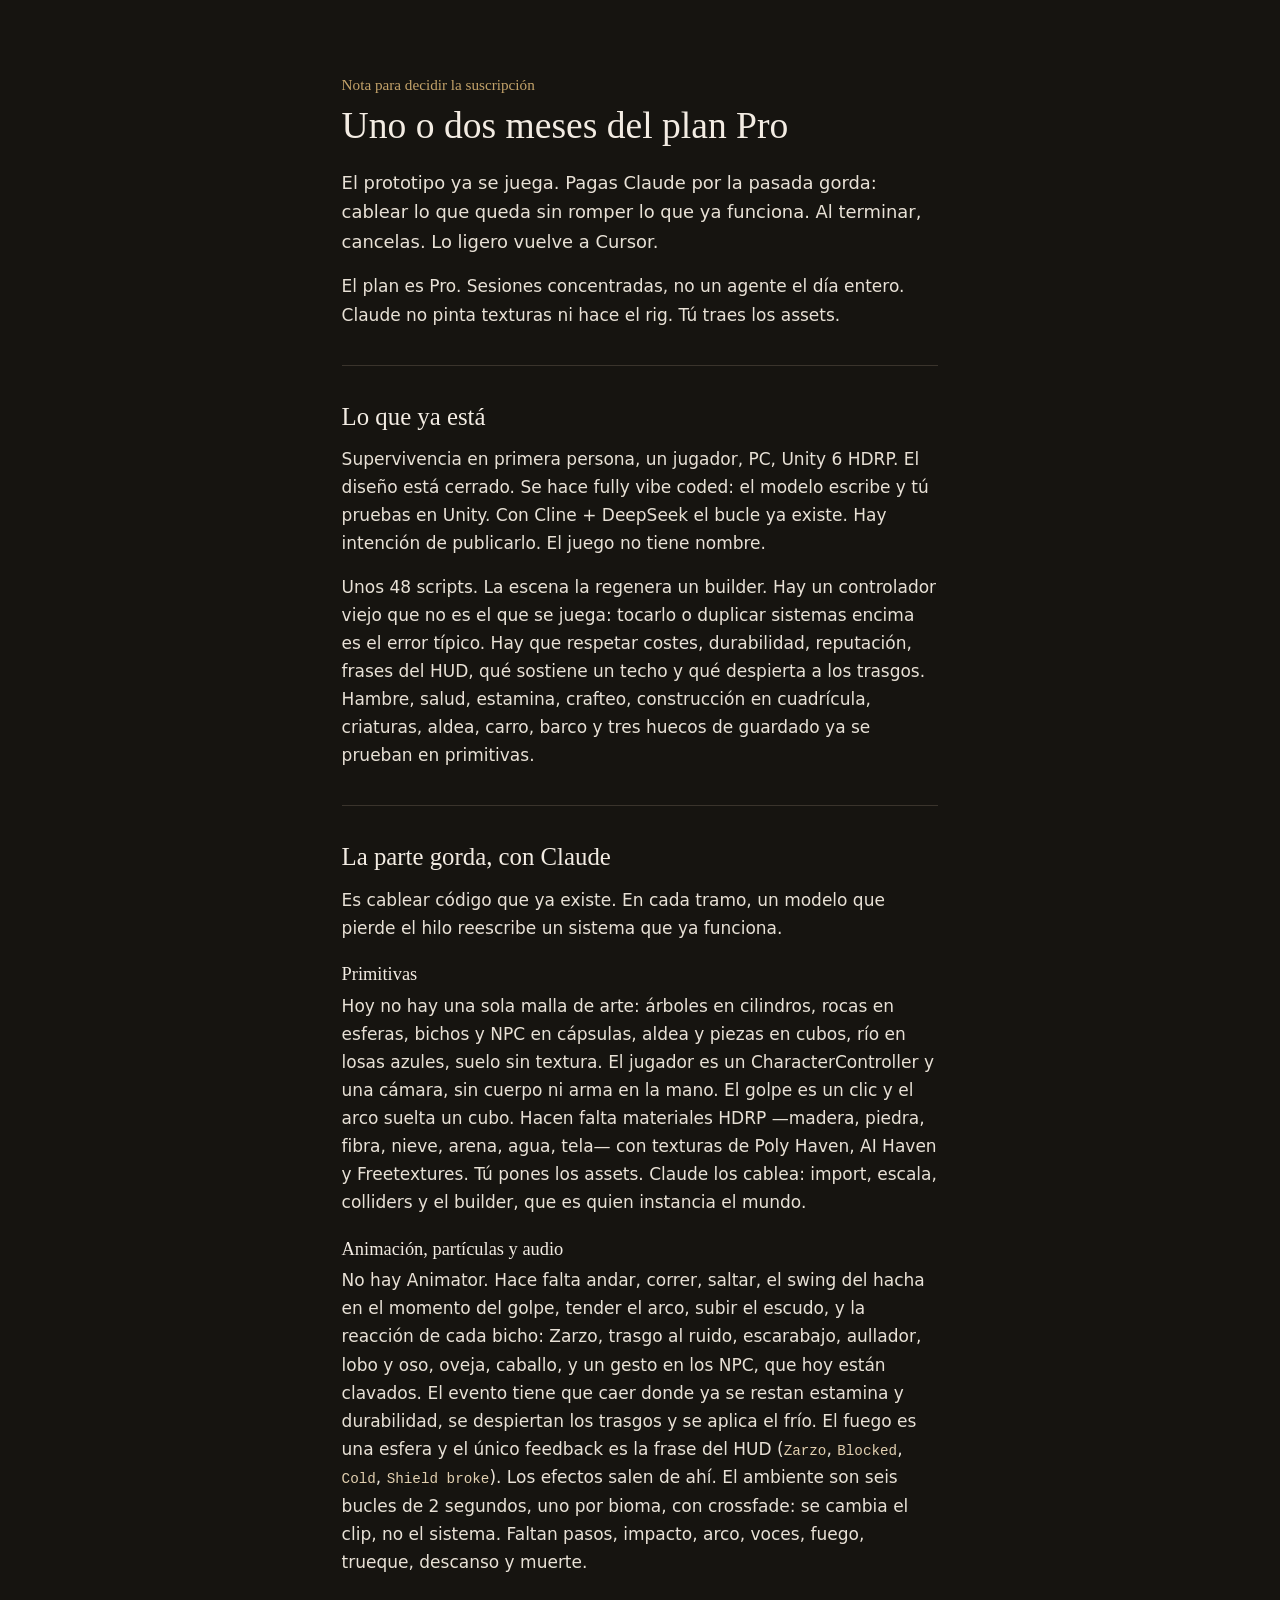
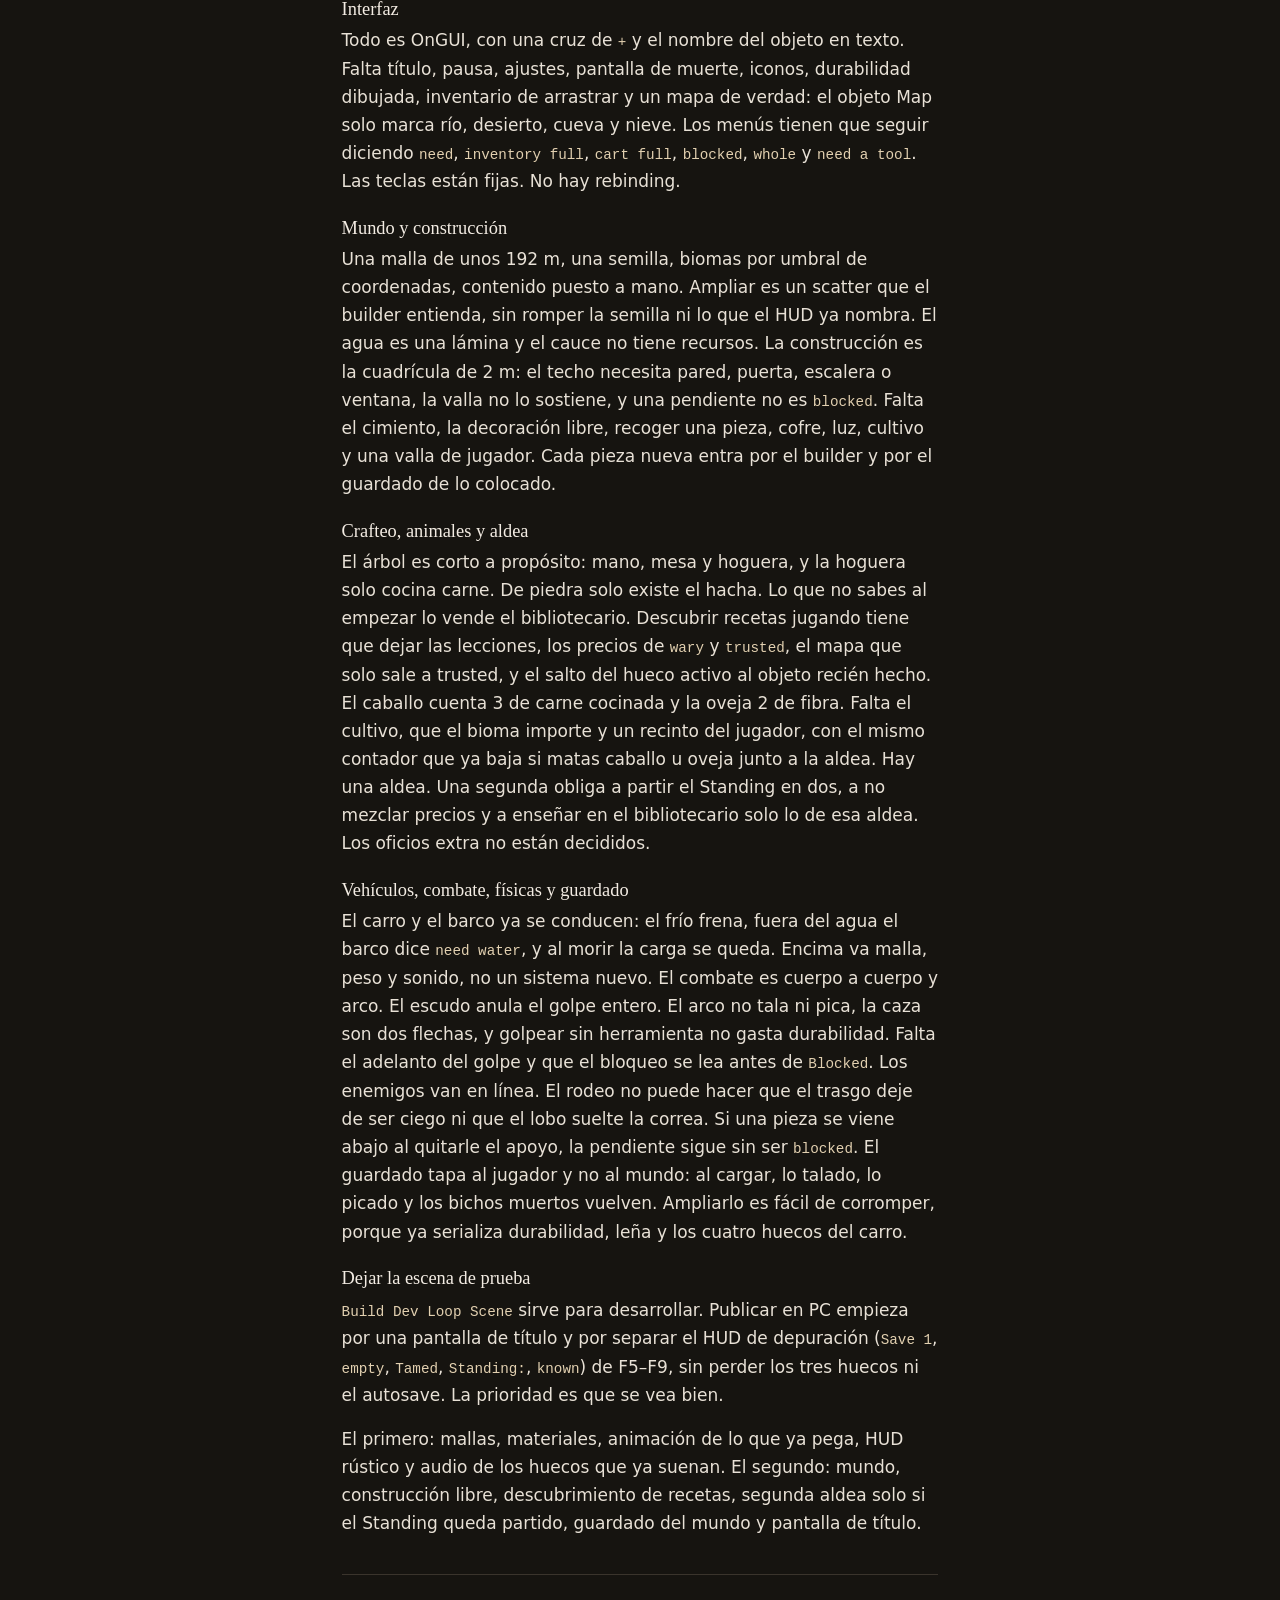
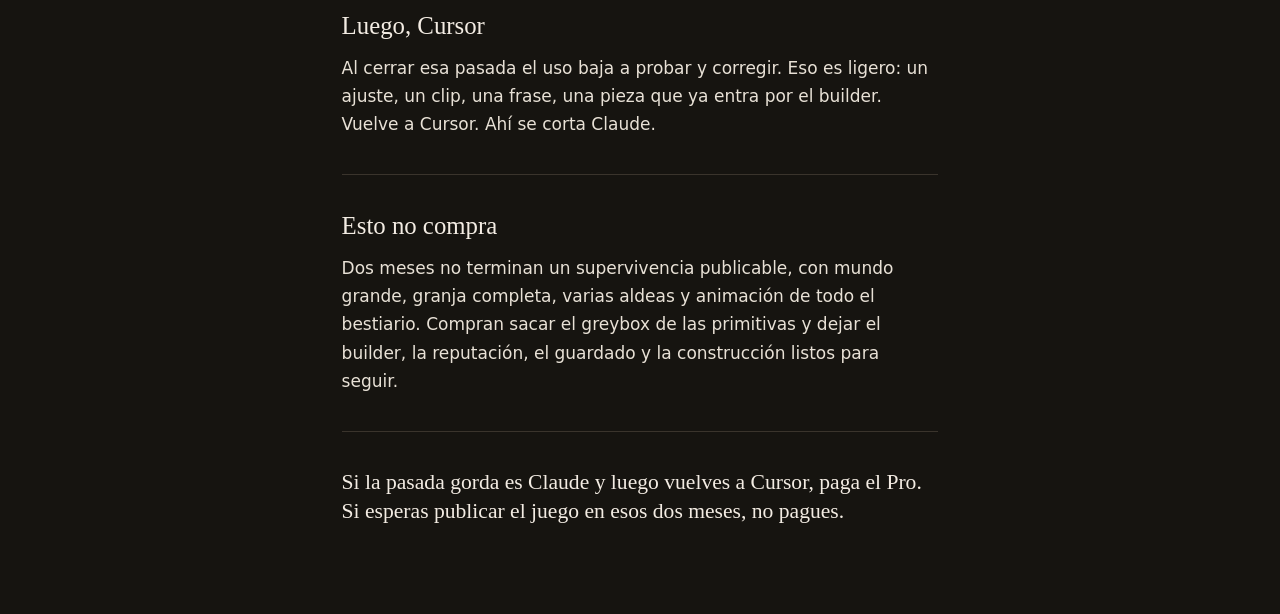
==== commit 52ef7dd6: "Desarrollar un poco más la pasada gorda de /claude sin volver al detalle anterior. Co-authored-by: C" ====
--- a/claude/index.html
+++ b/claude/index.html
@@ -37,7 +37,7 @@
 
   p { margin: 0 0 1rem; }
 
-  h1, h2 {
+  h1, h2, h3 {
     font-family: var(--serif);
     font-weight: 500;
     line-height: 1.2;
@@ -52,6 +52,11 @@
   h2 {
     font-size: 1.55rem;
     margin: 0 0 0.85rem;
+  }
+
+  h3 {
+    font-size: 1.15rem;
+    margin: 1.35rem 0 0.4rem;
   }
 
   .kicker {
@@ -121,16 +126,30 @@
 
   <section>
     <h2>La parte gorda, con Claude</h2>
-    <ul>
-      <li>Sustituir cada primitiva por malla, material HDRP, collider y el builder. Hoy todo es cilindro, esfera o cubo, y el jugador no tiene cuerpo ni arma en la mano.</li>
-      <li>Animación enganchada al código que ya resta durabilidad, despierta trasgos y aplica frío. Un swing fuera de tiempo rompe el combate.</li>
-      <li>Partículas y audio en los sitios donde el HUD y el crossfade por bioma ya hablan. Se cambia el clip, no el sistema.</li>
-      <li>Menús rústicos que sigan diciendo <code>need</code>, <code>blocked</code>, <code>inventory full</code>, <code>cart full</code>, <code>whole</code> y <code>need a tool</code>.</li>
-      <li>Mundo, construcción libre, crafteo, granja, segunda aldea, vehículos, combate y guardado del mundo, sin mover un precio de <code>wary</code> ni partir el Standing si no hay dos aldeas.</li>
-      <li>Dejar la escena de prueba: título, y F5–F9 separados del HUD de depuración, sin perder los tres huecos ni el autosave.</li>
-    </ul>
+    <p>Es cablear código que ya existe. En cada tramo, un modelo que pierde el hilo reescribe un sistema que ya funciona.</p>
+
+    <h3>Primitivas</h3>
+    <p>Hoy no hay una sola malla de arte: árboles en cilindros, rocas en esferas, bichos y NPC en cápsulas, aldea y piezas en cubos, río en losas azules, suelo sin textura. El jugador es un CharacterController y una cámara, sin cuerpo ni arma en la mano. El golpe es un clic y el arco suelta un cubo. Hacen falta materiales HDRP —madera, piedra, fibra, nieve, arena, agua, tela— con texturas de Poly Haven, AI Haven y Freetextures. Tú pones los assets. Claude los cablea: import, escala, colliders y el builder, que es quien instancia el mundo.</p>
+
+    <h3>Animación, partículas y audio</h3>
+    <p>No hay Animator. Hace falta andar, correr, saltar, el swing del hacha en el momento del golpe, tender el arco, subir el escudo, y la reacción de cada bicho: Zarzo, trasgo al ruido, escarabajo, aullador, lobo y oso, oveja, caballo, y un gesto en los NPC, que hoy están clavados. El evento tiene que caer donde ya se restan estamina y durabilidad, se despiertan los trasgos y se aplica el frío. El fuego es una esfera y el único feedback es la frase del HUD (<code>Zarzo</code>, <code>Blocked</code>, <code>Cold</code>, <code>Shield broke</code>). Los efectos salen de ahí. El ambiente son seis bucles de 2 segundos, uno por bioma, con crossfade: se cambia el clip, no el sistema. Faltan pasos, impacto, arco, voces, fuego, trueque, descanso y muerte.</p>
+
+    <h3>Interfaz</h3>
+    <p>Todo es OnGUI, con una cruz de <code>+</code> y el nombre del objeto en texto. Falta título, pausa, ajustes, pantalla de muerte, iconos, durabilidad dibujada, inventario de arrastrar y un mapa de verdad: el objeto Map solo marca río, desierto, cueva y nieve. Los menús tienen que seguir diciendo <code>need</code>, <code>inventory full</code>, <code>cart full</code>, <code>blocked</code>, <code>whole</code> y <code>need a tool</code>. Las teclas están fijas. No hay rebinding.</p>
+
+    <h3>Mundo y construcción</h3>
+    <p>Una malla de unos 192 m, una semilla, biomas por umbral de coordenadas, contenido puesto a mano. Ampliar es un scatter que el builder entienda, sin romper la semilla ni lo que el HUD ya nombra. El agua es una lámina y el cauce no tiene recursos. La construcción es la cuadrícula de 2 m: el techo necesita pared, puerta, escalera o ventana, la valla no lo sostiene, y una pendiente no es <code>blocked</code>. Falta el cimiento, la decoración libre, recoger una pieza, cofre, luz, cultivo y una valla de jugador. Cada pieza nueva entra por el builder y por el guardado de lo colocado.</p>
+
+    <h3>Crafteo, animales y aldea</h3>
+    <p>El árbol es corto a propósito: mano, mesa y hoguera, y la hoguera solo cocina carne. De piedra solo existe el hacha. Lo que no sabes al empezar lo vende el bibliotecario. Descubrir recetas jugando tiene que dejar las lecciones, los precios de <code>wary</code> y <code>trusted</code>, el mapa que solo sale a trusted, y el salto del hueco activo al objeto recién hecho. El caballo cuenta 3 de carne cocinada y la oveja 2 de fibra. Falta el cultivo, que el bioma importe y un recinto del jugador, con el mismo contador que ya baja si matas caballo u oveja junto a la aldea. Hay una aldea. Una segunda obliga a partir el Standing en dos, a no mezclar precios y a enseñar en el bibliotecario solo lo de esa aldea. Los oficios extra no están decididos.</p>
+
+    <h3>Vehículos, combate, físicas y guardado</h3>
+    <p>El carro y el barco ya se conducen: el frío frena, fuera del agua el barco dice <code>need water</code>, y al morir la carga se queda. Encima va malla, peso y sonido, no un sistema nuevo. El combate es cuerpo a cuerpo y arco. El escudo anula el golpe entero. El arco no tala ni pica, la caza son dos flechas, y golpear sin herramienta no gasta durabilidad. Falta el adelanto del golpe y que el bloqueo se lea antes de <code>Blocked</code>. Los enemigos van en línea. El rodeo no puede hacer que el trasgo deje de ser ciego ni que el lobo suelte la correa. Si una pieza se viene abajo al quitarle el apoyo, la pendiente sigue sin ser <code>blocked</code>. El guardado tapa al jugador y no al mundo: al cargar, lo talado, lo picado y los bichos muertos vuelven. Ampliarlo es fácil de corromper, porque ya serializa durabilidad, leña y los cuatro huecos del carro.</p>
+
+    <h3>Dejar la escena de prueba</h3>
+    <p><code>Build Dev Loop Scene</code> sirve para desarrollar. Publicar en PC empieza por una pantalla de título y por separar el HUD de depuración (<code>Save 1</code>, <code>empty</code>, <code>Tamed</code>, <code>Standing:</code>, <code>known</code>) de F5–F9, sin perder los tres huecos ni el autosave. La prioridad es que se vea bien.</p>
+
     <p>El primero: mallas, materiales, animación de lo que ya pega, HUD rústico y audio de los huecos que ya suenan. El segundo: mundo, construcción libre, descubrimiento de recetas, segunda aldea solo si el Standing queda partido, guardado del mundo y pantalla de título.</p>
-    <p>Ahí se nota el modelo. Si pierde el hilo, rompe una frase del HUD o un precio y obliga a rehacer un sistema que ya funciona.</p>
   </section>
 
   <hr>
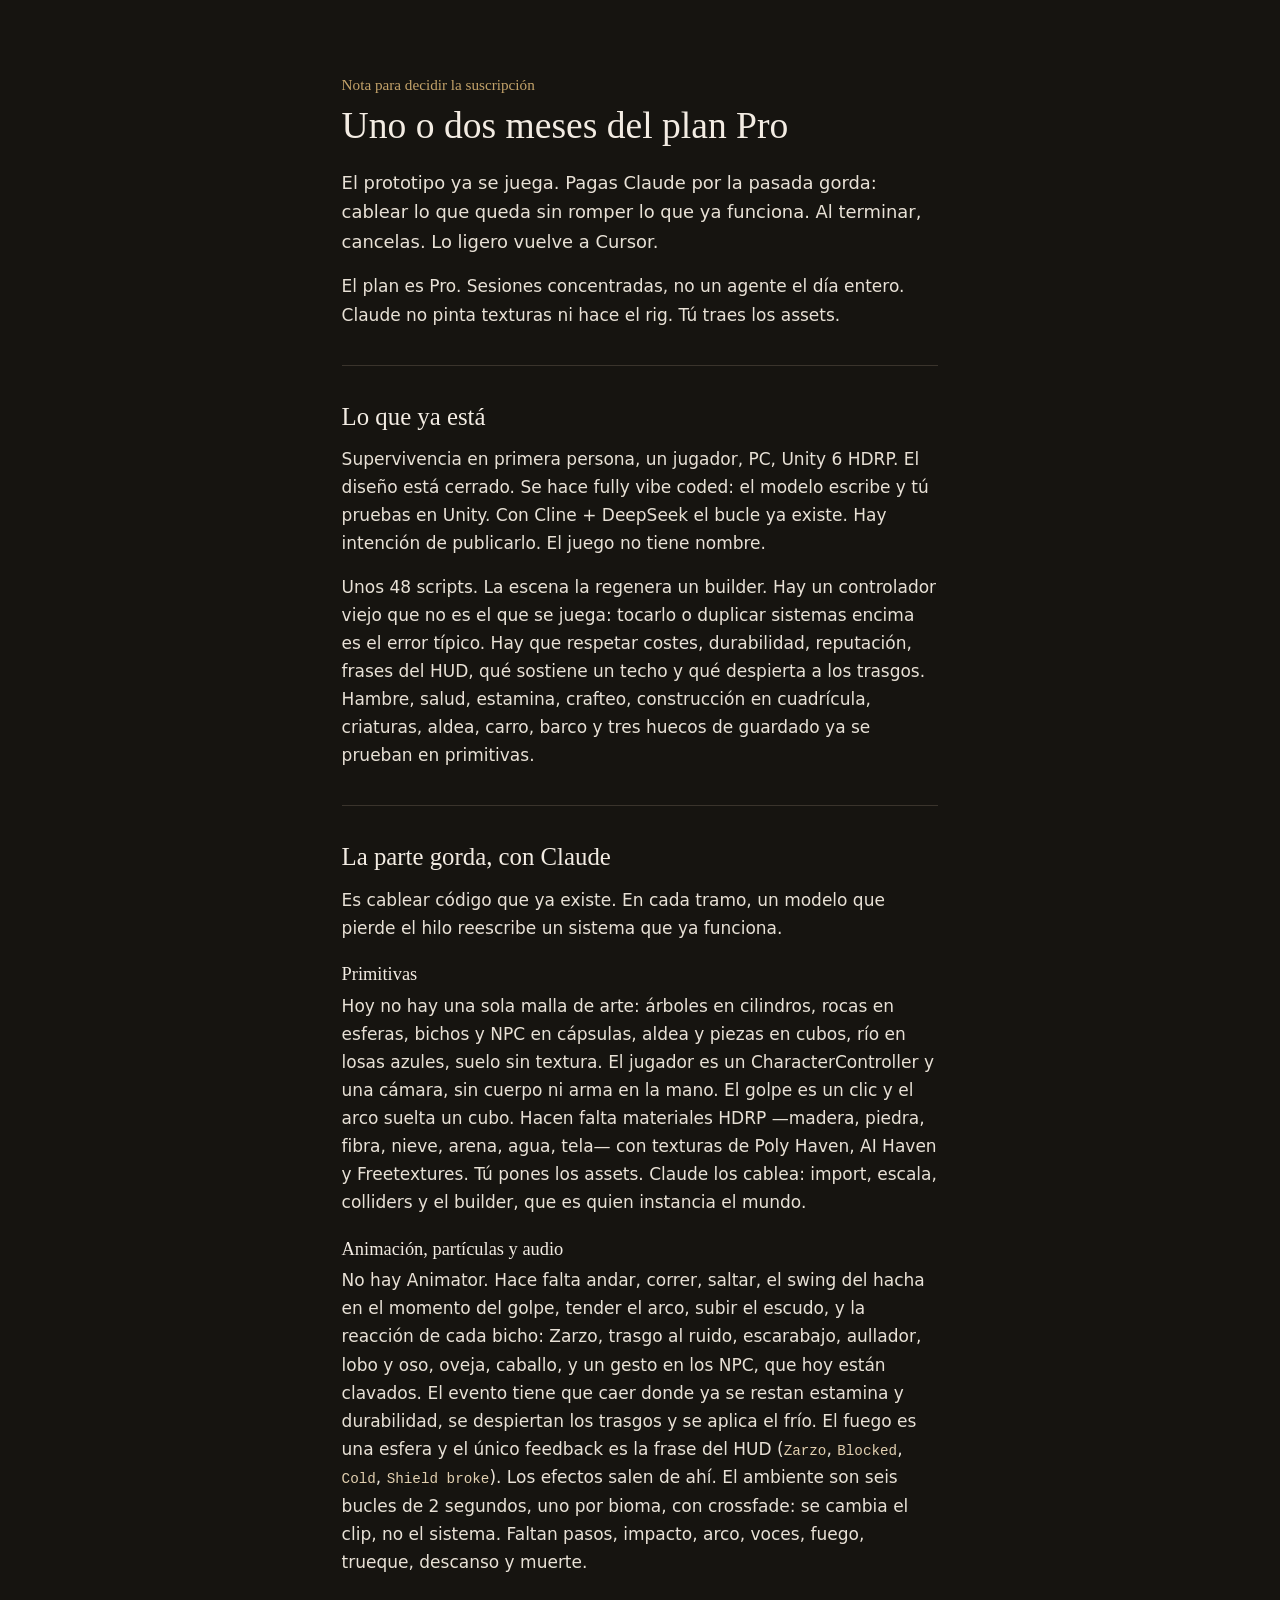
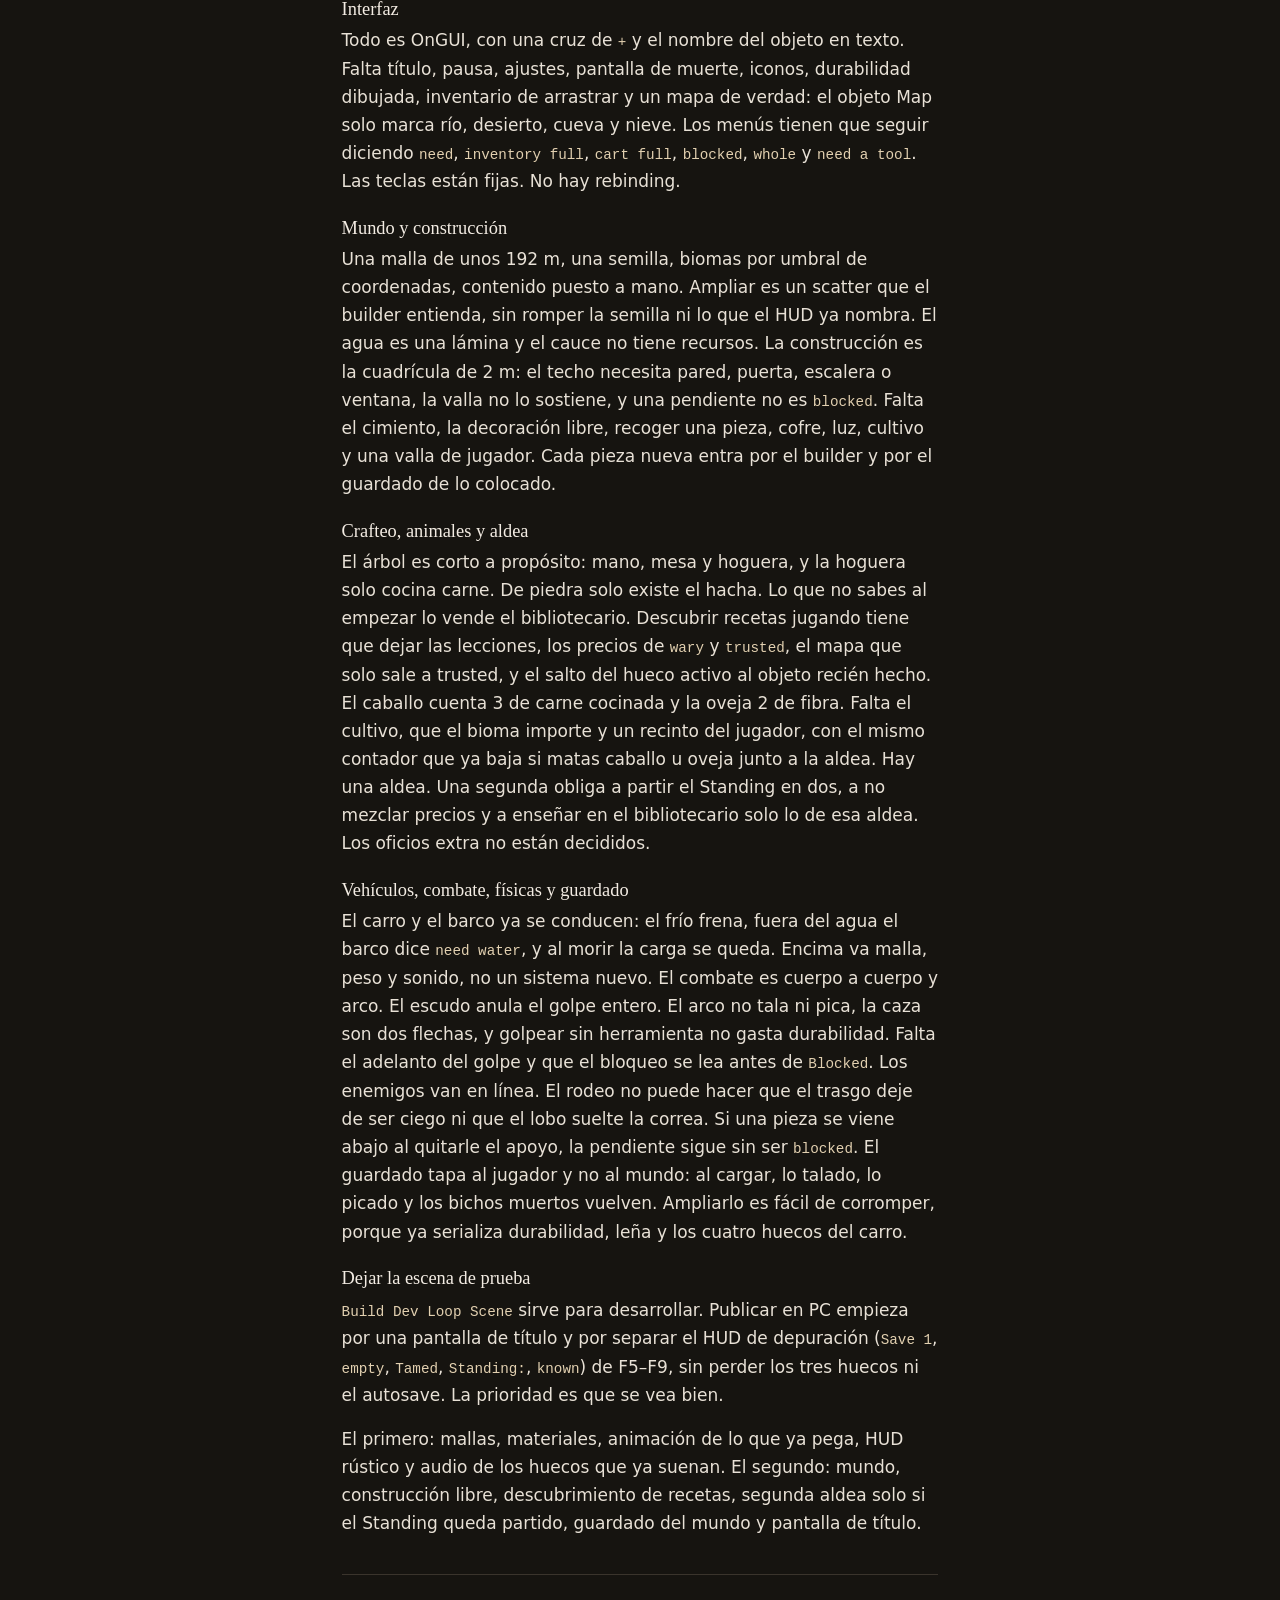
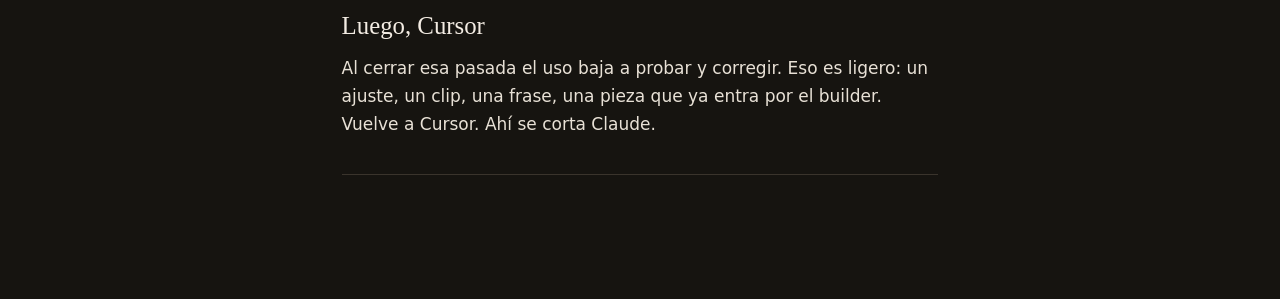
==== commit f8447492: "Eliminar sección sobre la supervivencia y ajustar el cierre en /claude para mayor claridad." ====
--- a/claude/index.html
+++ b/claude/index.html
@@ -161,14 +161,7 @@
 
   <hr>
 
-  <section>
-    <h2>Esto no compra</h2>
-    <p>Dos meses no terminan un supervivencia publicable, con mundo grande, granja completa, varias aldeas y animación de todo el bestiario. Compran sacar el greybox de las primitivas y dejar el builder, la reputación, el guardado y la construcción listos para seguir.</p>
-  </section>
 
-  <hr>
-
-  <p class="cierre">Si la pasada gorda es Claude y luego vuelves a Cursor, paga el Pro. Si esperas publicar el juego en esos dos meses, no pagues.</p>
 
 </main>
 </body>
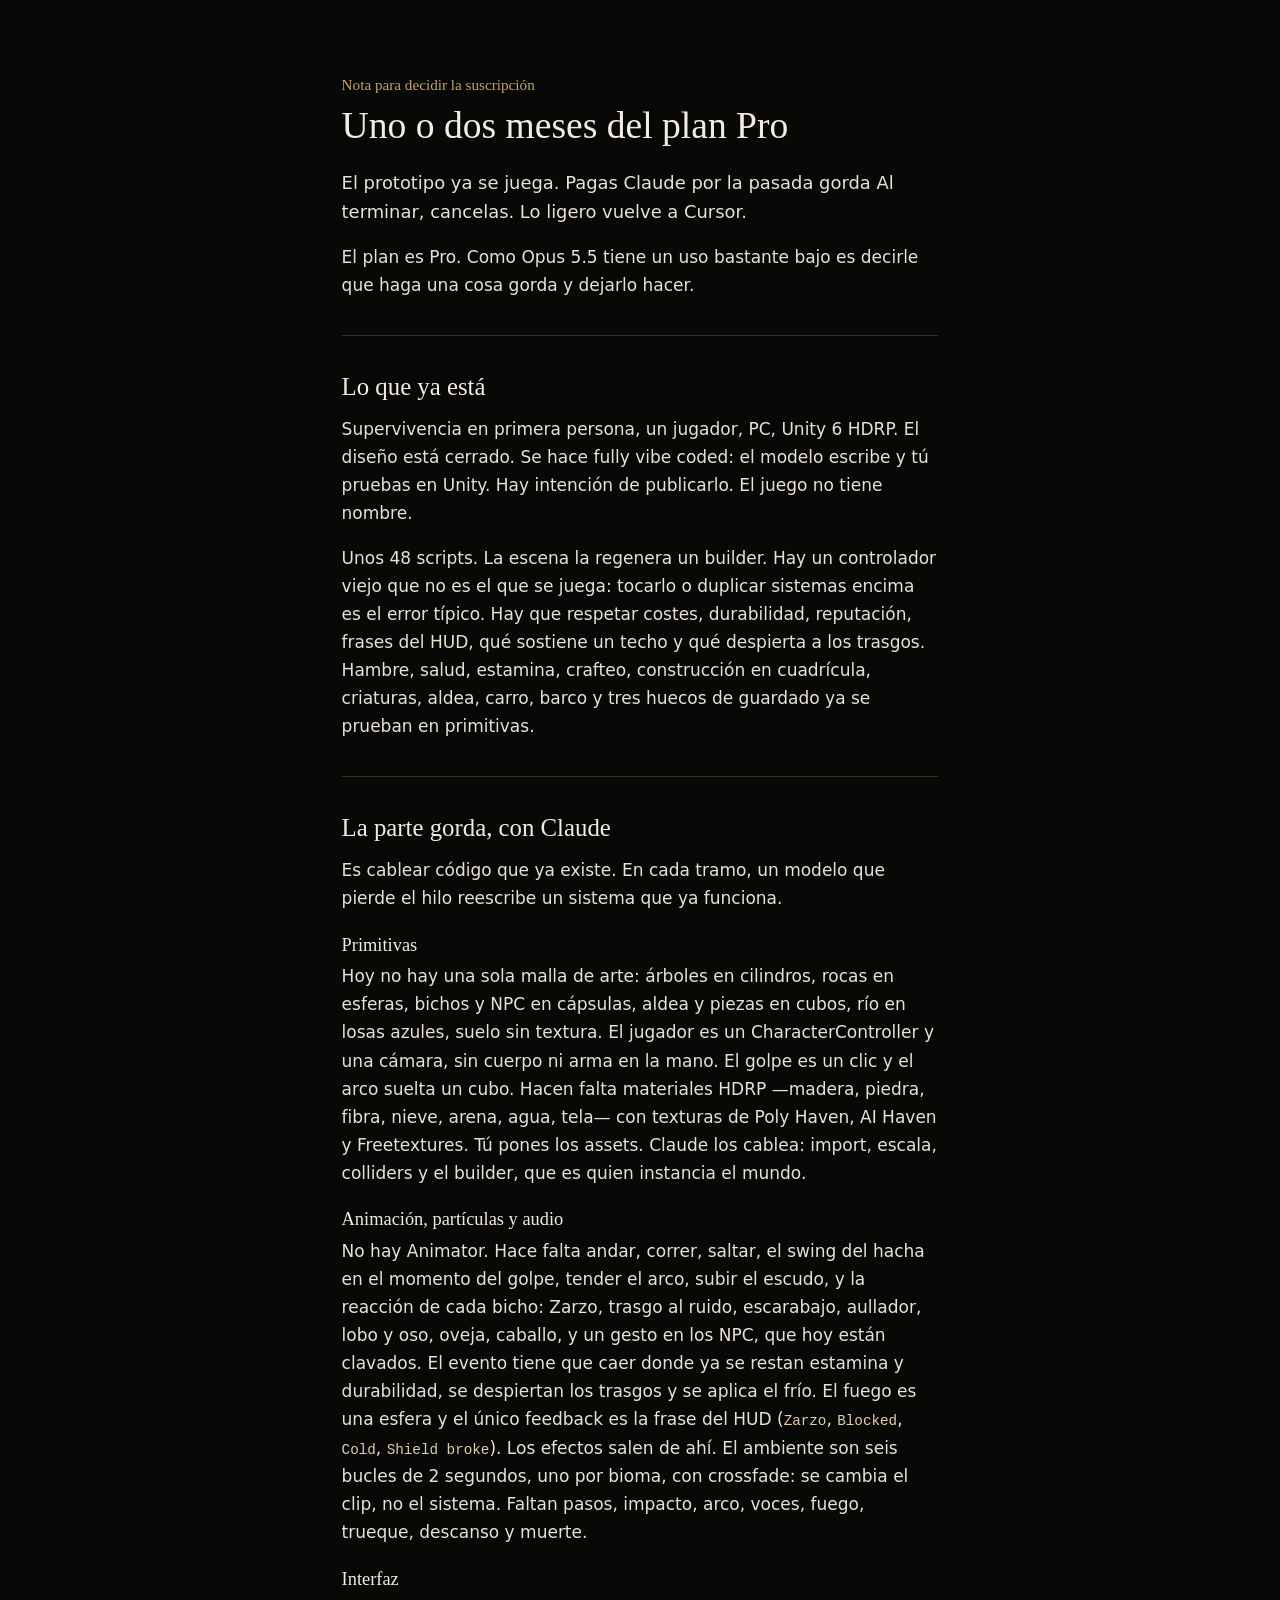
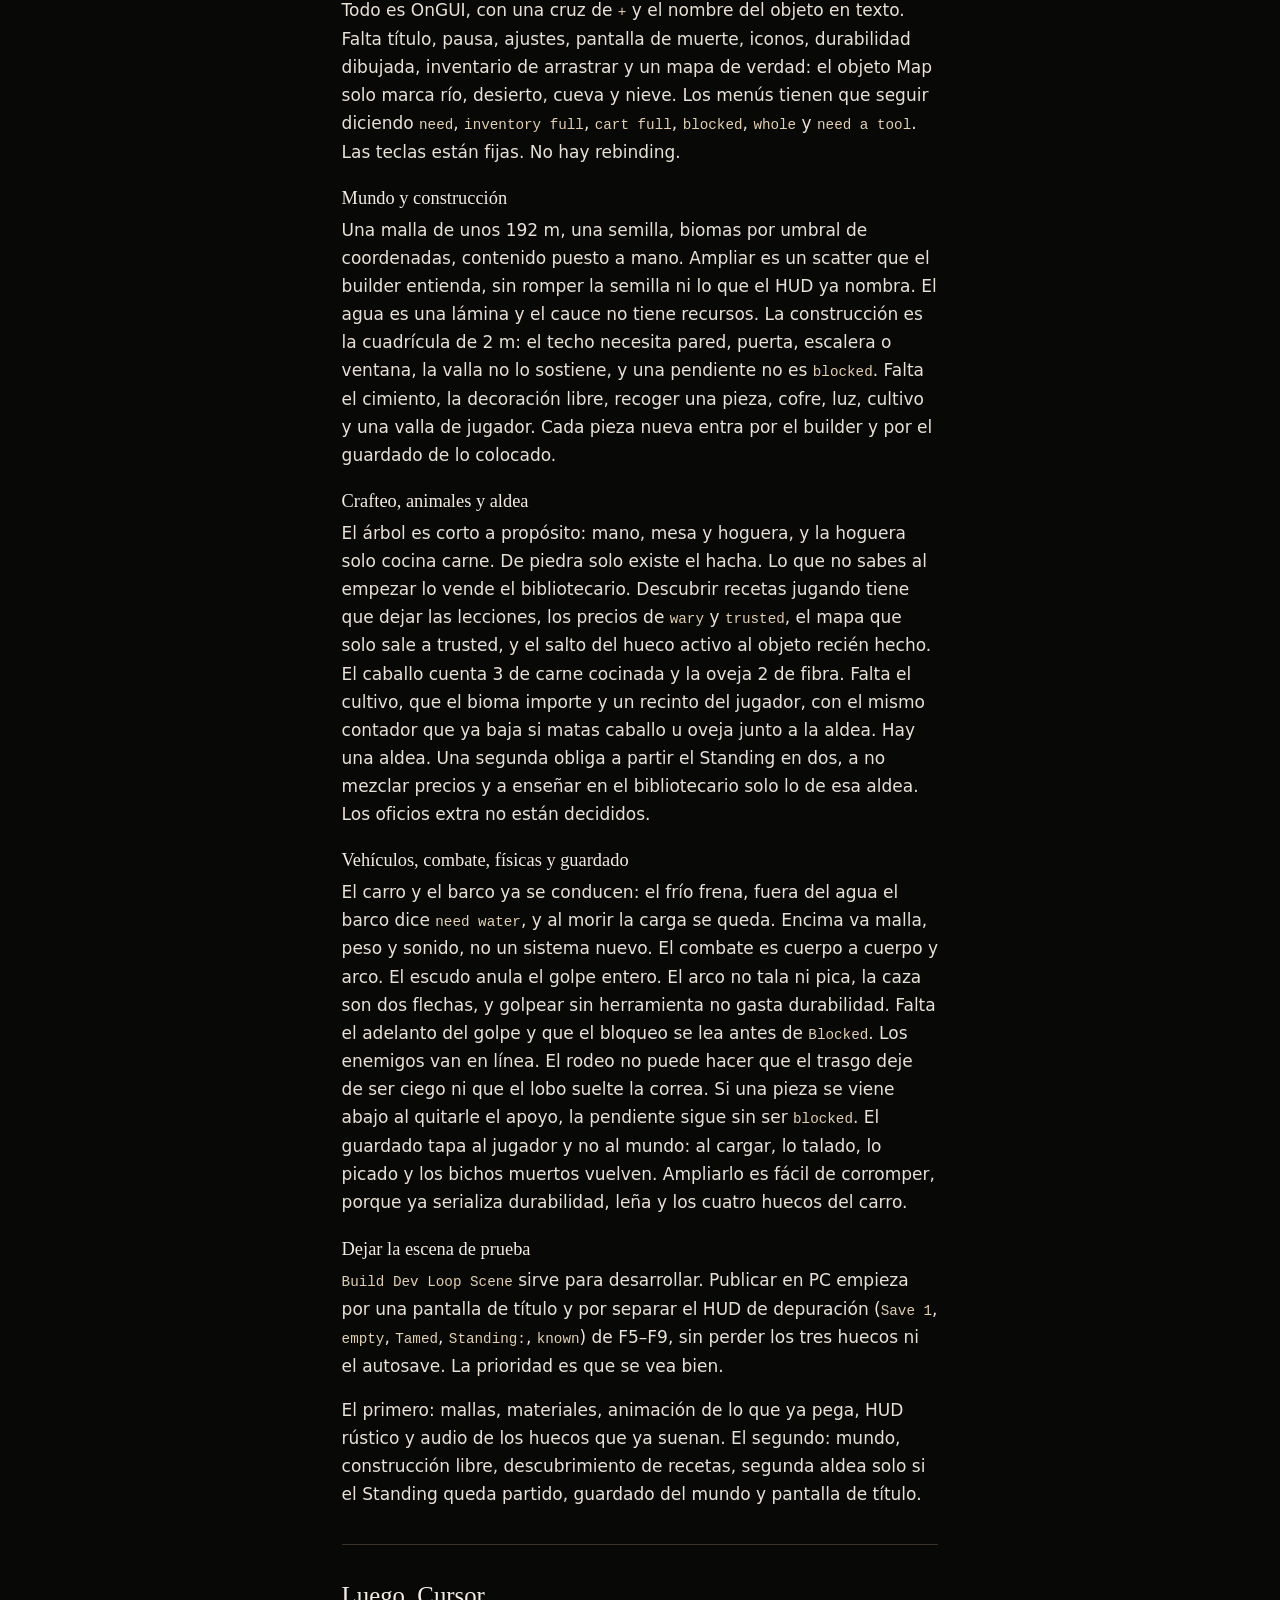
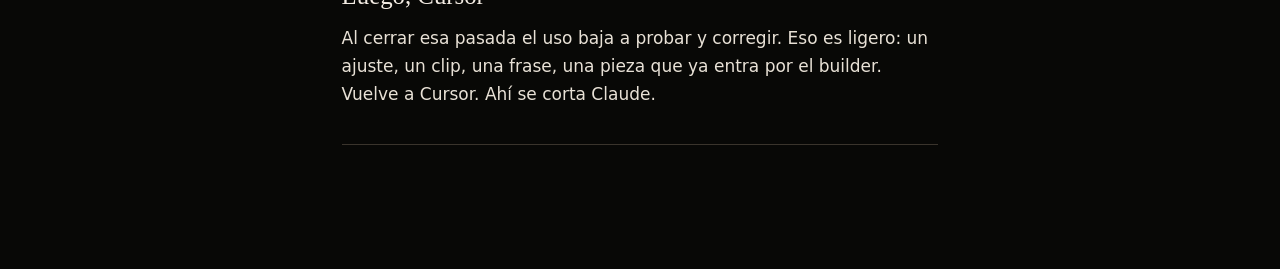
==== commit acb0d2f6: "mimimize" ====
--- a/claude/index.html
+++ b/claude/index.html
@@ -7,7 +7,7 @@
 <meta name="description" content="Nota para decidir si pagar Claude Pro uno o dos meses para la pasada gorda, y volver a Cursor para lo ligero.">
 <style>
   :root {
-    --bg: #161410;
+    --bg: #080806;
     --ink: #e8e1d6;
     --dim: #8c8174;
     --line: #3a342c;
@@ -110,15 +110,15 @@
   <header>
     <p class="kicker">Nota para decidir la suscripción</p>
     <h1>Uno o dos meses del plan Pro</h1>
-    <p class="lead">El prototipo ya se juega. Pagas Claude por la pasada gorda: cablear lo que queda sin romper lo que ya funciona. Al terminar, cancelas. Lo ligero vuelve a Cursor.</p>
-    <p>El plan es Pro. Sesiones concentradas, no un agente el día entero. Claude no pinta texturas ni hace el rig. Tú traes los assets.</p>
+    <p class="lead">El prototipo ya se juega. Pagas Claude por la pasada gorda Al terminar, cancelas. Lo ligero vuelve a Cursor.</p>
+    <p>El plan es Pro. Como Opus 5.5 tiene un uso bastante bajo es decirle que haga una cosa gorda y dejarlo hacer.</p>
   </header>
 
   <hr>
 
   <section>
     <h2>Lo que ya está</h2>
-    <p>Supervivencia en primera persona, un jugador, PC, Unity 6 HDRP. El diseño está cerrado. Se hace fully vibe coded: el modelo escribe y tú pruebas en Unity. Con Cline + DeepSeek el bucle ya existe. Hay intención de publicarlo. El juego no tiene nombre.</p>
+    <p>Supervivencia en primera persona, un jugador, PC, Unity 6 HDRP. El diseño está cerrado. Se hace fully vibe coded: el modelo escribe y tú pruebas en Unity. Hay intención de publicarlo. El juego no tiene nombre.</p>
     <p>Unos 48 scripts. La escena la regenera un builder. Hay un controlador viejo que no es el que se juega: tocarlo o duplicar sistemas encima es el error típico. Hay que respetar costes, durabilidad, reputación, frases del HUD, qué sostiene un techo y qué despierta a los trasgos. Hambre, salud, estamina, crafteo, construcción en cuadrícula, criaturas, aldea, carro, barco y tres huecos de guardado ya se prueban en primitivas.</p>
   </section>
 
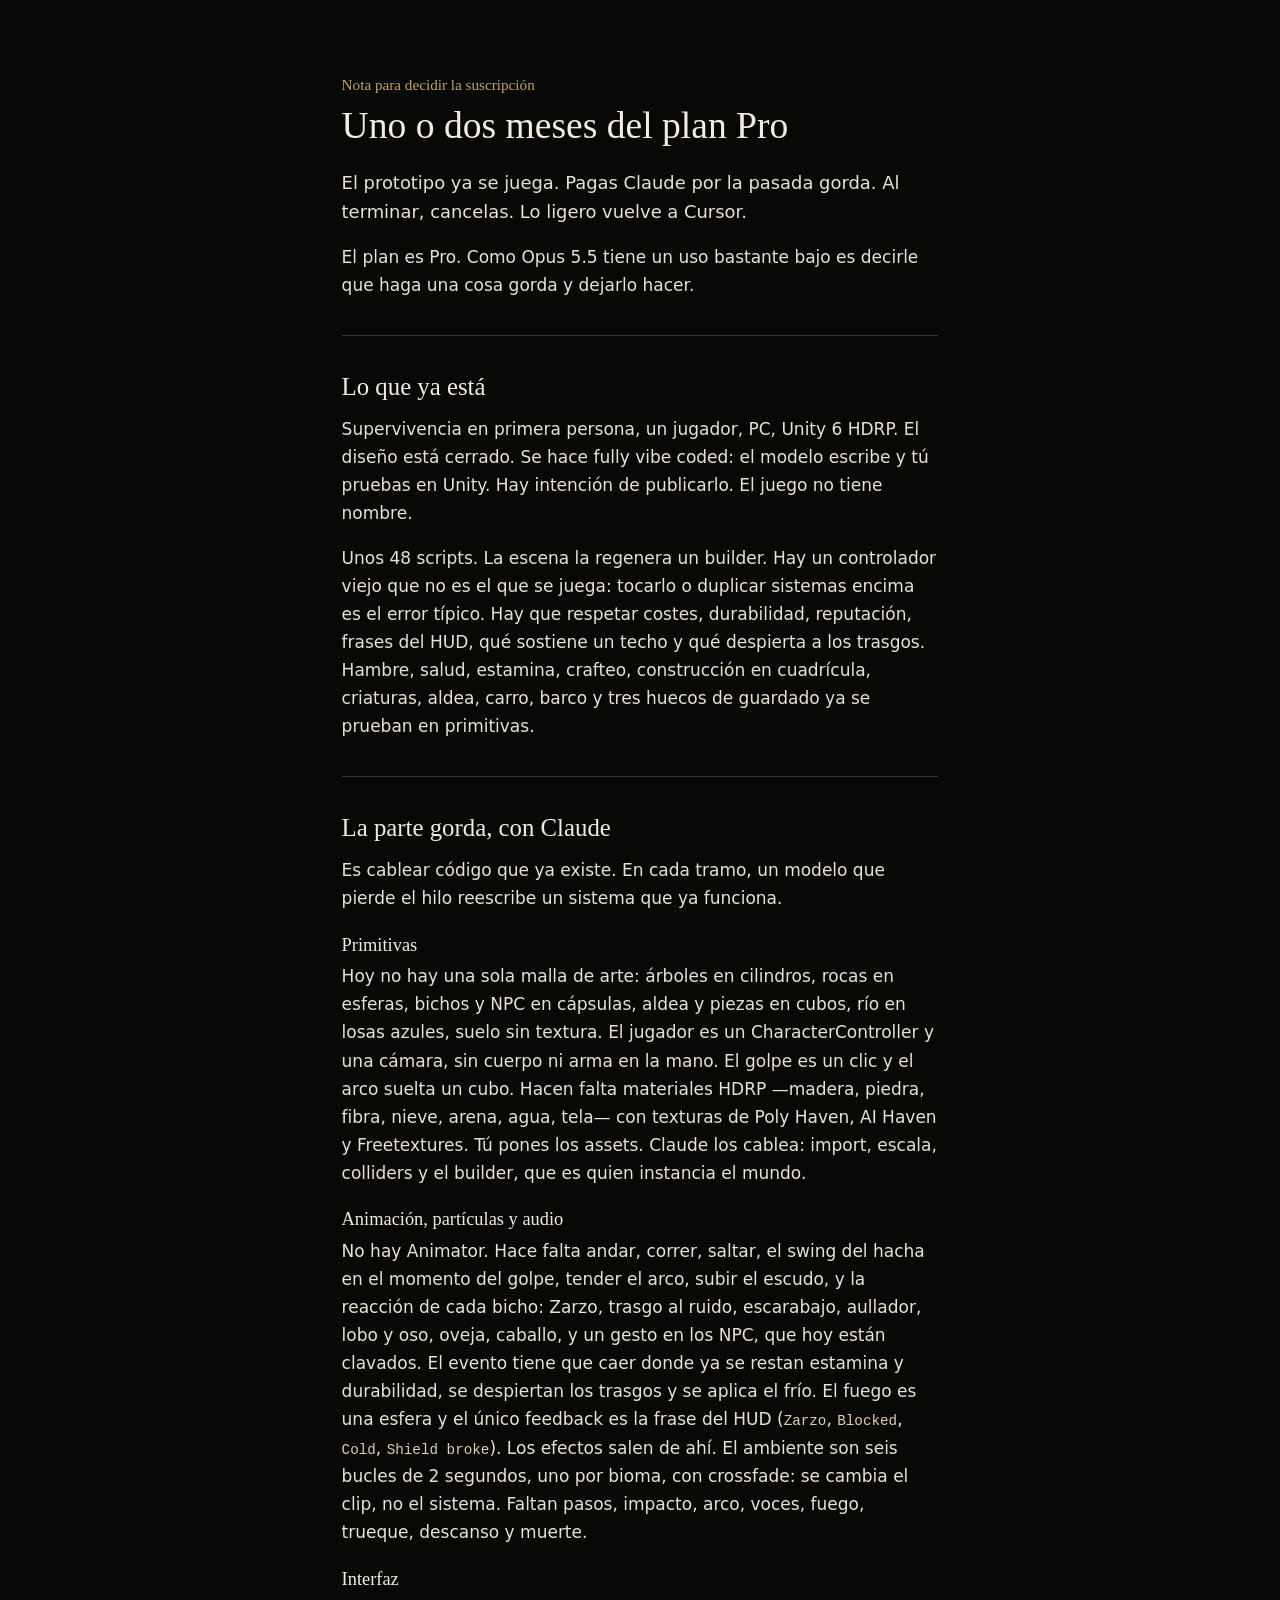
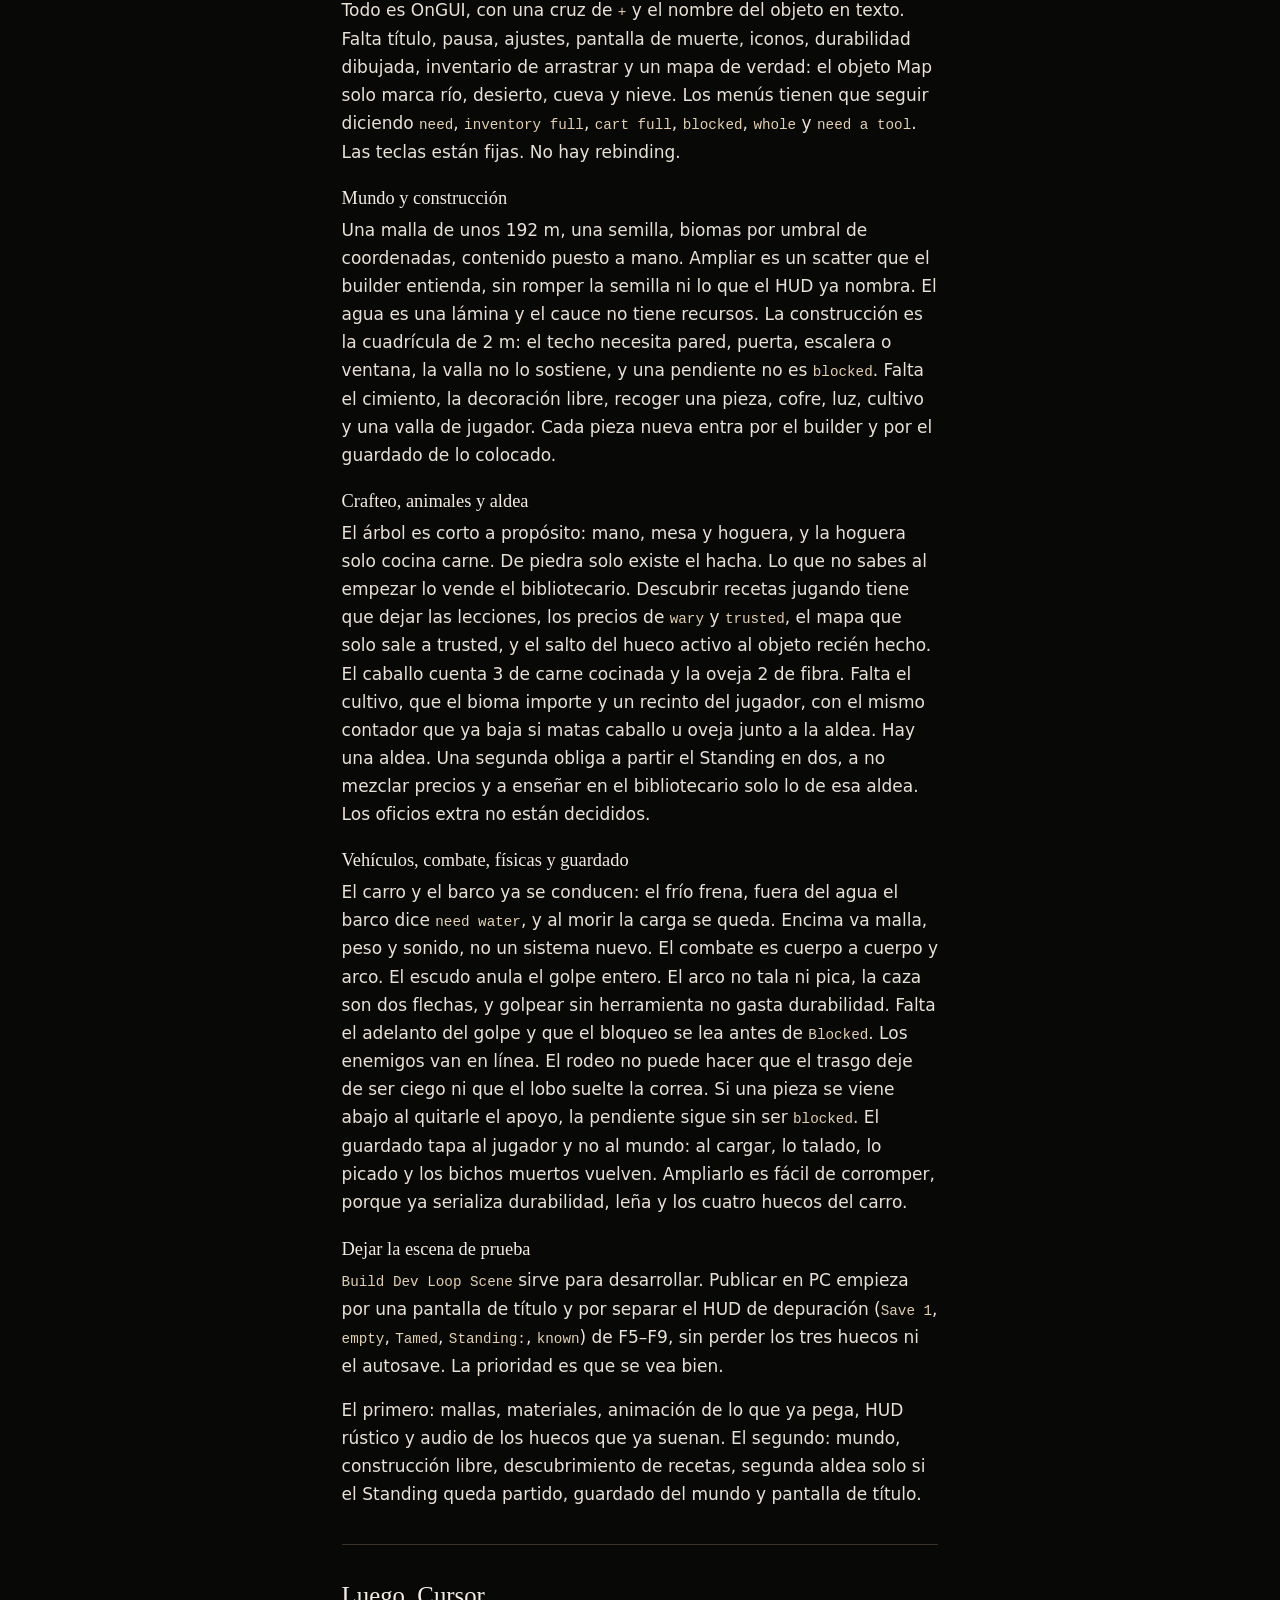
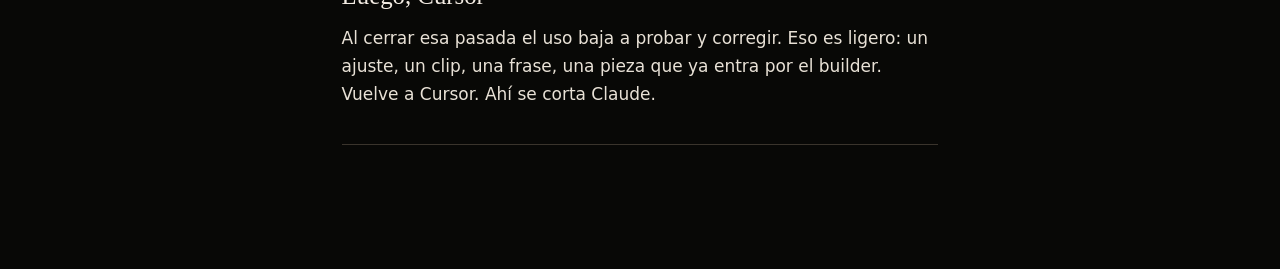
==== commit bd629219: "." ====
--- a/claude/index.html
+++ b/claude/index.html
@@ -110,7 +110,7 @@
   <header>
     <p class="kicker">Nota para decidir la suscripción</p>
     <h1>Uno o dos meses del plan Pro</h1>
-    <p class="lead">El prototipo ya se juega. Pagas Claude por la pasada gorda Al terminar, cancelas. Lo ligero vuelve a Cursor.</p>
+    <p class="lead">El prototipo ya se juega. Pagas Claude por la pasada gorda. Al terminar, cancelas. Lo ligero vuelve a Cursor.</p>
     <p>El plan es Pro. Como Opus 5.5 tiene un uso bastante bajo es decirle que haga una cosa gorda y dejarlo hacer.</p>
   </header>
 
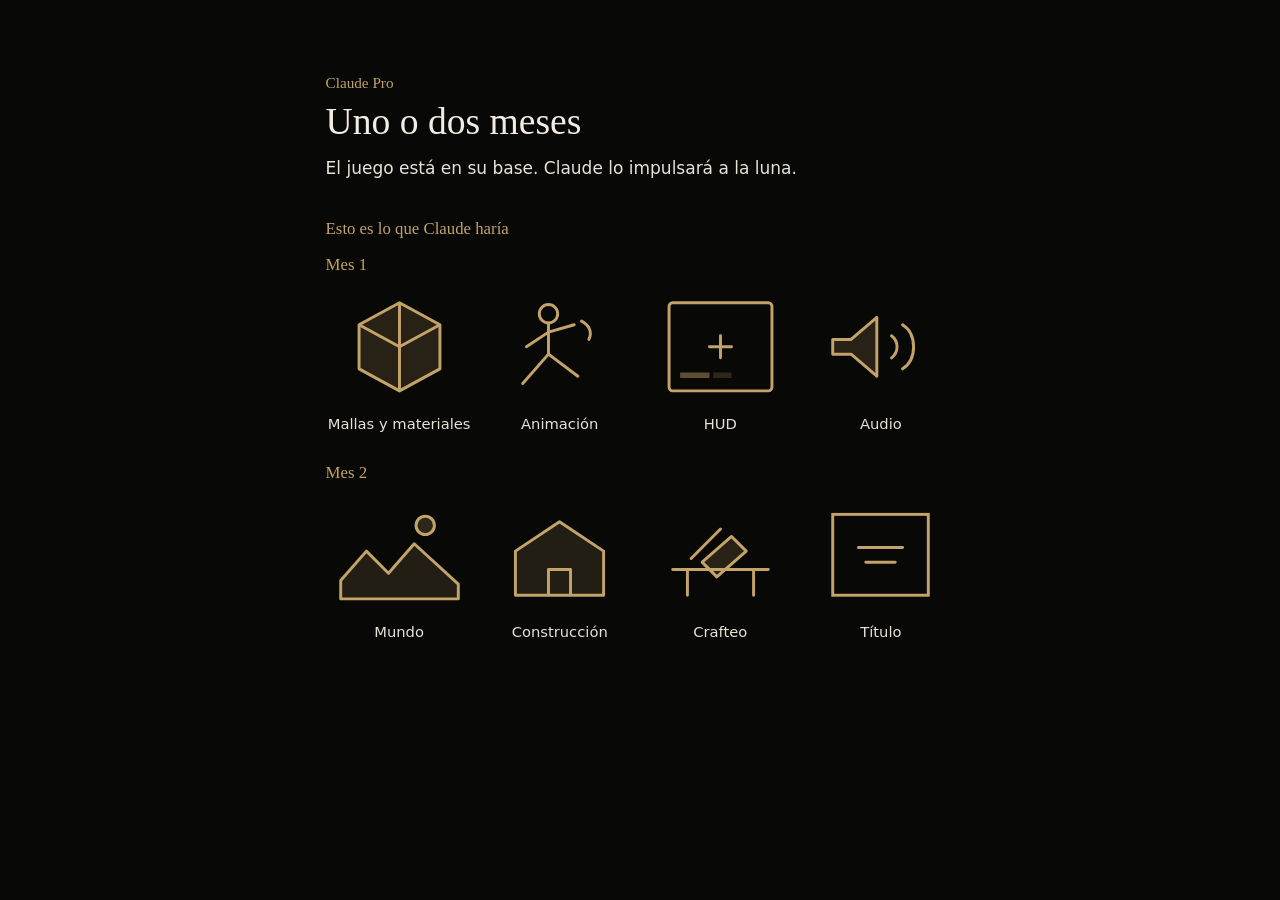
==== commit f691e009: "Acortar /claude: el juego esta en su base y el esquema dice lo que Claude haria. Co-authored-by: Cur" ====
--- a/claude/index.html
+++ b/claude/index.html
@@ -4,7 +4,7 @@
 <meta charset="UTF-8">
 <meta name="viewport" content="width=device-width, initial-scale=1.0">
 <title>Uno o dos meses del plan Pro</title>
-<meta name="description" content="Nota para decidir si pagar Claude Pro uno o dos meses para la pasada gorda, y volver a Cursor para lo ligero.">
+<meta name="description" content="El juego está en su base. Claude lo impulsará a la luna.">
 <style>
   :root {
     --bg: #080806;
@@ -12,10 +12,8 @@
     --dim: #8c8174;
     --line: #3a342c;
     --mark: #c4a36a;
-    --code: #e2d0b0;
     --serif: "Iowan Old Style", "Palatino Linotype", Palatino, Georgia, "Times New Roman", serif;
     --sans: "Segoe UI", system-ui, sans-serif;
-    --mono: Consolas, "Courier New", monospace;
   }
 
   * { box-sizing: border-box; }
@@ -26,37 +24,31 @@
     color: var(--ink);
     font-family: var(--sans);
     font-size: 1.0625rem;
-    line-height: 1.65;
+    line-height: 1.45;
   }
 
   .wrap {
-    max-width: 40rem;
+    max-width: 42rem;
     margin: 0 auto;
-    padding: 4.5rem 1.35rem 5.5rem;
+    padding: 4.5rem 1.35rem 5rem;
   }
 
-  p { margin: 0 0 1rem; }
-
-  h1, h2, h3 {
+  h1, h2 {
     font-family: var(--serif);
     font-weight: 500;
-    line-height: 1.2;
+    line-height: 1.15;
     color: #f3ece3;
   }
 
   h1 {
     font-size: 2.35rem;
-    margin: 0.35rem 0 1.25rem;
+    margin: 0.35rem 0 0.85rem;
   }
 
   h2 {
-    font-size: 1.55rem;
     margin: 0 0 0.85rem;
-  }
-
-  h3 {
-    font-size: 1.15rem;
-    margin: 1.35rem 0 0.4rem;
+    font-size: 1.05rem;
+    color: var(--mark);
   }
 
   .kicker {
@@ -66,41 +58,52 @@
     color: var(--mark);
   }
 
-  .lead { font-size: 1.12rem; }
-
-  code {
-    font-family: var(--mono);
-    font-size: 0.84em;
-    color: var(--code);
+  .lead {
+    margin: 0 0 2.25rem;
+    max-width: 34rem;
   }
 
-  ul {
-    margin: 0 0 1rem;
-    padding: 0 0 0 1.15rem;
+  .scheme {
+    margin: 0 0 0.85rem;
+    font-family: var(--serif);
+    font-size: 1.05rem;
+    color: var(--mark);
   }
 
-  li { margin: 0 0 0.4rem; }
+  .month + .month { margin-top: 1.85rem; }
 
-  li::marker { color: var(--dim); }
-
-  hr {
-    border: 0;
-    border-top: 1px solid var(--line);
-    margin: 2.25rem 0;
+  ul {
+    list-style: none;
+    display: grid;
+    grid-template-columns: repeat(4, 1fr);
+    gap: 0.85rem;
+    margin: 0;
+    padding: 0;
   }
 
-  .cierre {
-    font-family: var(--serif);
-    font-size: 1.35rem;
-    line-height: 1.35;
-    color: #f3ece3;
+  li {
     margin: 0;
+    text-align: center;
+  }
+
+  svg {
+    display: block;
+    width: 100%;
+    height: auto;
+    margin: 0 0 0.55rem;
+    color: var(--mark);
+  }
+
+  li span {
+    display: block;
+    font-size: 0.92rem;
+    line-height: 1.3;
   }
 
   @media (max-width: 640px) {
     .wrap { padding: 2.75rem 1.1rem 4rem; }
     h1 { font-size: 1.85rem; }
-    body { font-size: 1.02rem; }
+    ul { grid-template-columns: repeat(2, 1fr); gap: 1.15rem 0.75rem; }
   }
 </style>
 </head>
@@ -108,60 +111,84 @@
 <main class="wrap">
 
   <header>
-    <p class="kicker">Nota para decidir la suscripción</p>
-    <h1>Uno o dos meses del plan Pro</h1>
-    <p class="lead">El prototipo ya se juega. Pagas Claude por la pasada gorda. Al terminar, cancelas. Lo ligero vuelve a Cursor.</p>
-    <p>El plan es Pro. Como Opus 5.5 tiene un uso bastante bajo es decirle que haga una cosa gorda y dejarlo hacer.</p>
+    <p class="kicker">Claude Pro</p>
+    <h1>Uno o dos meses</h1>
+    <p class="lead">El juego está en su base. Claude lo impulsará a la luna.</p>
   </header>
 
-  <hr>
+  <p class="scheme">Esto es lo que Claude haría</p>
 
-  <section>
-    <h2>Lo que ya está</h2>
-    <p>Supervivencia en primera persona, un jugador, PC, Unity 6 HDRP. El diseño está cerrado. Se hace fully vibe coded: el modelo escribe y tú pruebas en Unity. Hay intención de publicarlo. El juego no tiene nombre.</p>
-    <p>Unos 48 scripts. La escena la regenera un builder. Hay un controlador viejo que no es el que se juega: tocarlo o duplicar sistemas encima es el error típico. Hay que respetar costes, durabilidad, reputación, frases del HUD, qué sostiene un techo y qué despierta a los trasgos. Hambre, salud, estamina, crafteo, construcción en cuadrícula, criaturas, aldea, carro, barco y tres huecos de guardado ya se prueban en primitivas.</p>
+  <section class="month">
+    <h2>Mes 1</h2>
+    <ul>
+      <li>
+        <svg viewBox="0 0 80 64" aria-hidden="true">
+          <path fill="currentColor" fill-opacity="0.16" stroke="currentColor" stroke-width="1.6" stroke-linejoin="round" d="M40 8 L62 20 L62 44 L40 56 L18 44 L18 20 Z"/>
+          <path fill="none" stroke="currentColor" stroke-width="1.6" stroke-linejoin="round" d="M40 8 L40 32 L18 20 M40 32 L62 20 M40 32 L40 56"/>
+        </svg>
+        <span>Mallas y materiales</span>
+      </li>
+      <li>
+        <svg viewBox="0 0 80 64" aria-hidden="true">
+          <circle cx="34" cy="14" r="5" fill="none" stroke="currentColor" stroke-width="1.6"/>
+          <path fill="none" stroke="currentColor" stroke-width="1.6" stroke-linecap="round" stroke-linejoin="round" d="M34 19 L34 36 M34 24 L22 32 M34 24 L48 20 M34 36 L20 52 M34 36 L50 48"/>
+          <path fill="none" stroke="currentColor" stroke-width="1.6" stroke-linecap="round" d="M52 18c4 2 6 6 4 10"/>
+        </svg>
+        <span>Animación</span>
+      </li>
+      <li>
+        <svg viewBox="0 0 80 64" aria-hidden="true">
+          <rect x="12" y="8" width="56" height="48" rx="2" fill="none" stroke="currentColor" stroke-width="1.6"/>
+          <path fill="none" stroke="currentColor" stroke-width="1.6" stroke-linecap="round" d="M40 26 V38 M34 32 H46"/>
+          <rect x="18" y="46" width="16" height="3" fill="currentColor" fill-opacity="0.45"/>
+          <rect x="36" y="46" width="10" height="3" fill="currentColor" fill-opacity="0.2"/>
+        </svg>
+        <span>HUD</span>
+      </li>
+      <li>
+        <svg viewBox="0 0 80 64" aria-hidden="true">
+          <path fill="currentColor" fill-opacity="0.16" stroke="currentColor" stroke-width="1.6" stroke-linejoin="round" d="M14 28 H24 L38 16 V48 L24 36 H14 Z"/>
+          <path fill="none" stroke="currentColor" stroke-width="1.6" stroke-linecap="round" d="M46 26c4 3 4 9 0 12 M52 20c8 5 8 19 0 24"/>
+        </svg>
+        <span>Audio</span>
+      </li>
+    </ul>
   </section>
 
-  <hr>
-
-  <section>
-    <h2>La parte gorda, con Claude</h2>
-    <p>Es cablear código que ya existe. En cada tramo, un modelo que pierde el hilo reescribe un sistema que ya funciona.</p>
-
-    <h3>Primitivas</h3>
-    <p>Hoy no hay una sola malla de arte: árboles en cilindros, rocas en esferas, bichos y NPC en cápsulas, aldea y piezas en cubos, río en losas azules, suelo sin textura. El jugador es un CharacterController y una cámara, sin cuerpo ni arma en la mano. El golpe es un clic y el arco suelta un cubo. Hacen falta materiales HDRP —madera, piedra, fibra, nieve, arena, agua, tela— con texturas de Poly Haven, AI Haven y Freetextures. Tú pones los assets. Claude los cablea: import, escala, colliders y el builder, que es quien instancia el mundo.</p>
-
-    <h3>Animación, partículas y audio</h3>
-    <p>No hay Animator. Hace falta andar, correr, saltar, el swing del hacha en el momento del golpe, tender el arco, subir el escudo, y la reacción de cada bicho: Zarzo, trasgo al ruido, escarabajo, aullador, lobo y oso, oveja, caballo, y un gesto en los NPC, que hoy están clavados. El evento tiene que caer donde ya se restan estamina y durabilidad, se despiertan los trasgos y se aplica el frío. El fuego es una esfera y el único feedback es la frase del HUD (<code>Zarzo</code>, <code>Blocked</code>, <code>Cold</code>, <code>Shield broke</code>). Los efectos salen de ahí. El ambiente son seis bucles de 2 segundos, uno por bioma, con crossfade: se cambia el clip, no el sistema. Faltan pasos, impacto, arco, voces, fuego, trueque, descanso y muerte.</p>
-
-    <h3>Interfaz</h3>
-    <p>Todo es OnGUI, con una cruz de <code>+</code> y el nombre del objeto en texto. Falta título, pausa, ajustes, pantalla de muerte, iconos, durabilidad dibujada, inventario de arrastrar y un mapa de verdad: el objeto Map solo marca río, desierto, cueva y nieve. Los menús tienen que seguir diciendo <code>need</code>, <code>inventory full</code>, <code>cart full</code>, <code>blocked</code>, <code>whole</code> y <code>need a tool</code>. Las teclas están fijas. No hay rebinding.</p>
-
-    <h3>Mundo y construcción</h3>
-    <p>Una malla de unos 192 m, una semilla, biomas por umbral de coordenadas, contenido puesto a mano. Ampliar es un scatter que el builder entienda, sin romper la semilla ni lo que el HUD ya nombra. El agua es una lámina y el cauce no tiene recursos. La construcción es la cuadrícula de 2 m: el techo necesita pared, puerta, escalera o ventana, la valla no lo sostiene, y una pendiente no es <code>blocked</code>. Falta el cimiento, la decoración libre, recoger una pieza, cofre, luz, cultivo y una valla de jugador. Cada pieza nueva entra por el builder y por el guardado de lo colocado.</p>
-
-    <h3>Crafteo, animales y aldea</h3>
-    <p>El árbol es corto a propósito: mano, mesa y hoguera, y la hoguera solo cocina carne. De piedra solo existe el hacha. Lo que no sabes al empezar lo vende el bibliotecario. Descubrir recetas jugando tiene que dejar las lecciones, los precios de <code>wary</code> y <code>trusted</code>, el mapa que solo sale a trusted, y el salto del hueco activo al objeto recién hecho. El caballo cuenta 3 de carne cocinada y la oveja 2 de fibra. Falta el cultivo, que el bioma importe y un recinto del jugador, con el mismo contador que ya baja si matas caballo u oveja junto a la aldea. Hay una aldea. Una segunda obliga a partir el Standing en dos, a no mezclar precios y a enseñar en el bibliotecario solo lo de esa aldea. Los oficios extra no están decididos.</p>
-
-    <h3>Vehículos, combate, físicas y guardado</h3>
-    <p>El carro y el barco ya se conducen: el frío frena, fuera del agua el barco dice <code>need water</code>, y al morir la carga se queda. Encima va malla, peso y sonido, no un sistema nuevo. El combate es cuerpo a cuerpo y arco. El escudo anula el golpe entero. El arco no tala ni pica, la caza son dos flechas, y golpear sin herramienta no gasta durabilidad. Falta el adelanto del golpe y que el bloqueo se lea antes de <code>Blocked</code>. Los enemigos van en línea. El rodeo no puede hacer que el trasgo deje de ser ciego ni que el lobo suelte la correa. Si una pieza se viene abajo al quitarle el apoyo, la pendiente sigue sin ser <code>blocked</code>. El guardado tapa al jugador y no al mundo: al cargar, lo talado, lo picado y los bichos muertos vuelven. Ampliarlo es fácil de corromper, porque ya serializa durabilidad, leña y los cuatro huecos del carro.</p>
-
-    <h3>Dejar la escena de prueba</h3>
-    <p><code>Build Dev Loop Scene</code> sirve para desarrollar. Publicar en PC empieza por una pantalla de título y por separar el HUD de depuración (<code>Save 1</code>, <code>empty</code>, <code>Tamed</code>, <code>Standing:</code>, <code>known</code>) de F5–F9, sin perder los tres huecos ni el autosave. La prioridad es que se vea bien.</p>
-
-    <p>El primero: mallas, materiales, animación de lo que ya pega, HUD rústico y audio de los huecos que ya suenan. El segundo: mundo, construcción libre, descubrimiento de recetas, segunda aldea solo si el Standing queda partido, guardado del mundo y pantalla de título.</p>
+  <section class="month">
+    <h2>Mes 2</h2>
+    <ul>
+      <li>
+        <svg viewBox="0 0 80 64" aria-hidden="true">
+          <circle cx="54" cy="16" r="5" fill="currentColor" fill-opacity="0.2" stroke="currentColor" stroke-width="1.6"/>
+          <path fill="currentColor" fill-opacity="0.14" stroke="currentColor" stroke-width="1.6" stroke-linejoin="round" d="M8 46 L22 30 L34 42 L48 26 L72 48 V56 H8 Z"/>
+        </svg>
+        <span>Mundo</span>
+      </li>
+      <li>
+        <svg viewBox="0 0 80 64" aria-hidden="true">
+          <path fill="currentColor" fill-opacity="0.14" stroke="currentColor" stroke-width="1.6" stroke-linejoin="round" d="M16 30 L40 14 L64 30 V54 H16 Z"/>
+          <path fill="none" stroke="currentColor" stroke-width="1.6" stroke-linejoin="round" d="M34 54 V40 H46 V54"/>
+        </svg>
+        <span>Construcción</span>
+      </li>
+      <li>
+        <svg viewBox="0 0 80 64" aria-hidden="true">
+          <path fill="none" stroke="currentColor" stroke-width="1.6" stroke-linecap="round" stroke-linejoin="round" d="M14 40 H66 M22 40 V54 M58 40 V54"/>
+          <path fill="currentColor" fill-opacity="0.16" stroke="currentColor" stroke-width="1.6" stroke-linejoin="round" d="M30 36 L46 22 L54 30 L38 44 Z"/>
+          <path fill="none" stroke="currentColor" stroke-width="1.6" stroke-linecap="round" d="M24 34 L40 18"/>
+        </svg>
+        <span>Crafteo</span>
+      </li>
+      <li>
+        <svg viewBox="0 0 80 64" aria-hidden="true">
+          <rect x="14" y="10" width="52" height="44" fill="none" stroke="currentColor" stroke-width="1.6"/>
+          <path fill="none" stroke="currentColor" stroke-width="1.6" stroke-linecap="round" d="M28 28 H52 M32 36 H48"/>
+        </svg>
+        <span>Título</span>
+      </li>
+    </ul>
   </section>
-
-  <hr>
-
-  <section>
-    <h2>Luego, Cursor</h2>
-    <p>Al cerrar esa pasada el uso baja a probar y corregir. Eso es ligero: un ajuste, un clip, una frase, una pieza que ya entra por el builder. Vuelve a Cursor. Ahí se corta Claude.</p>
-  </section>
-
-  <hr>
-
-
 
 </main>
 </body>
